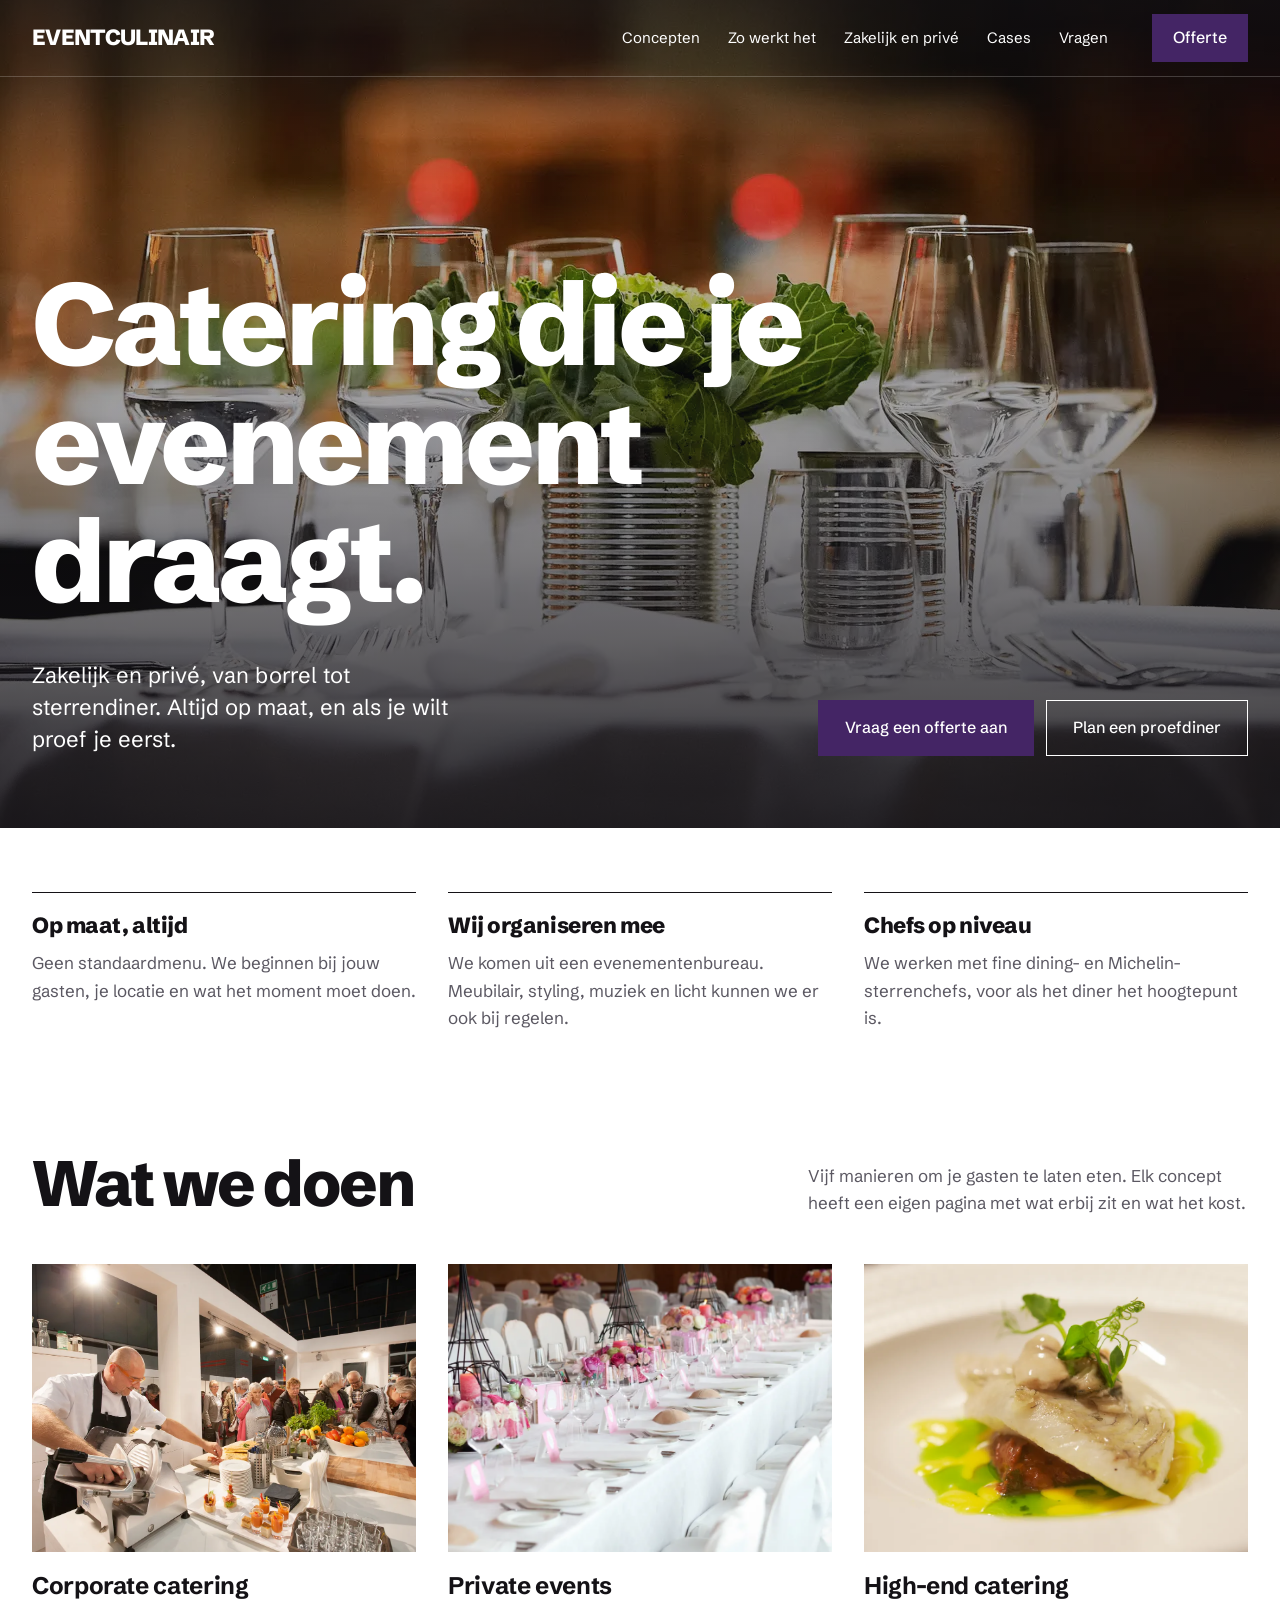
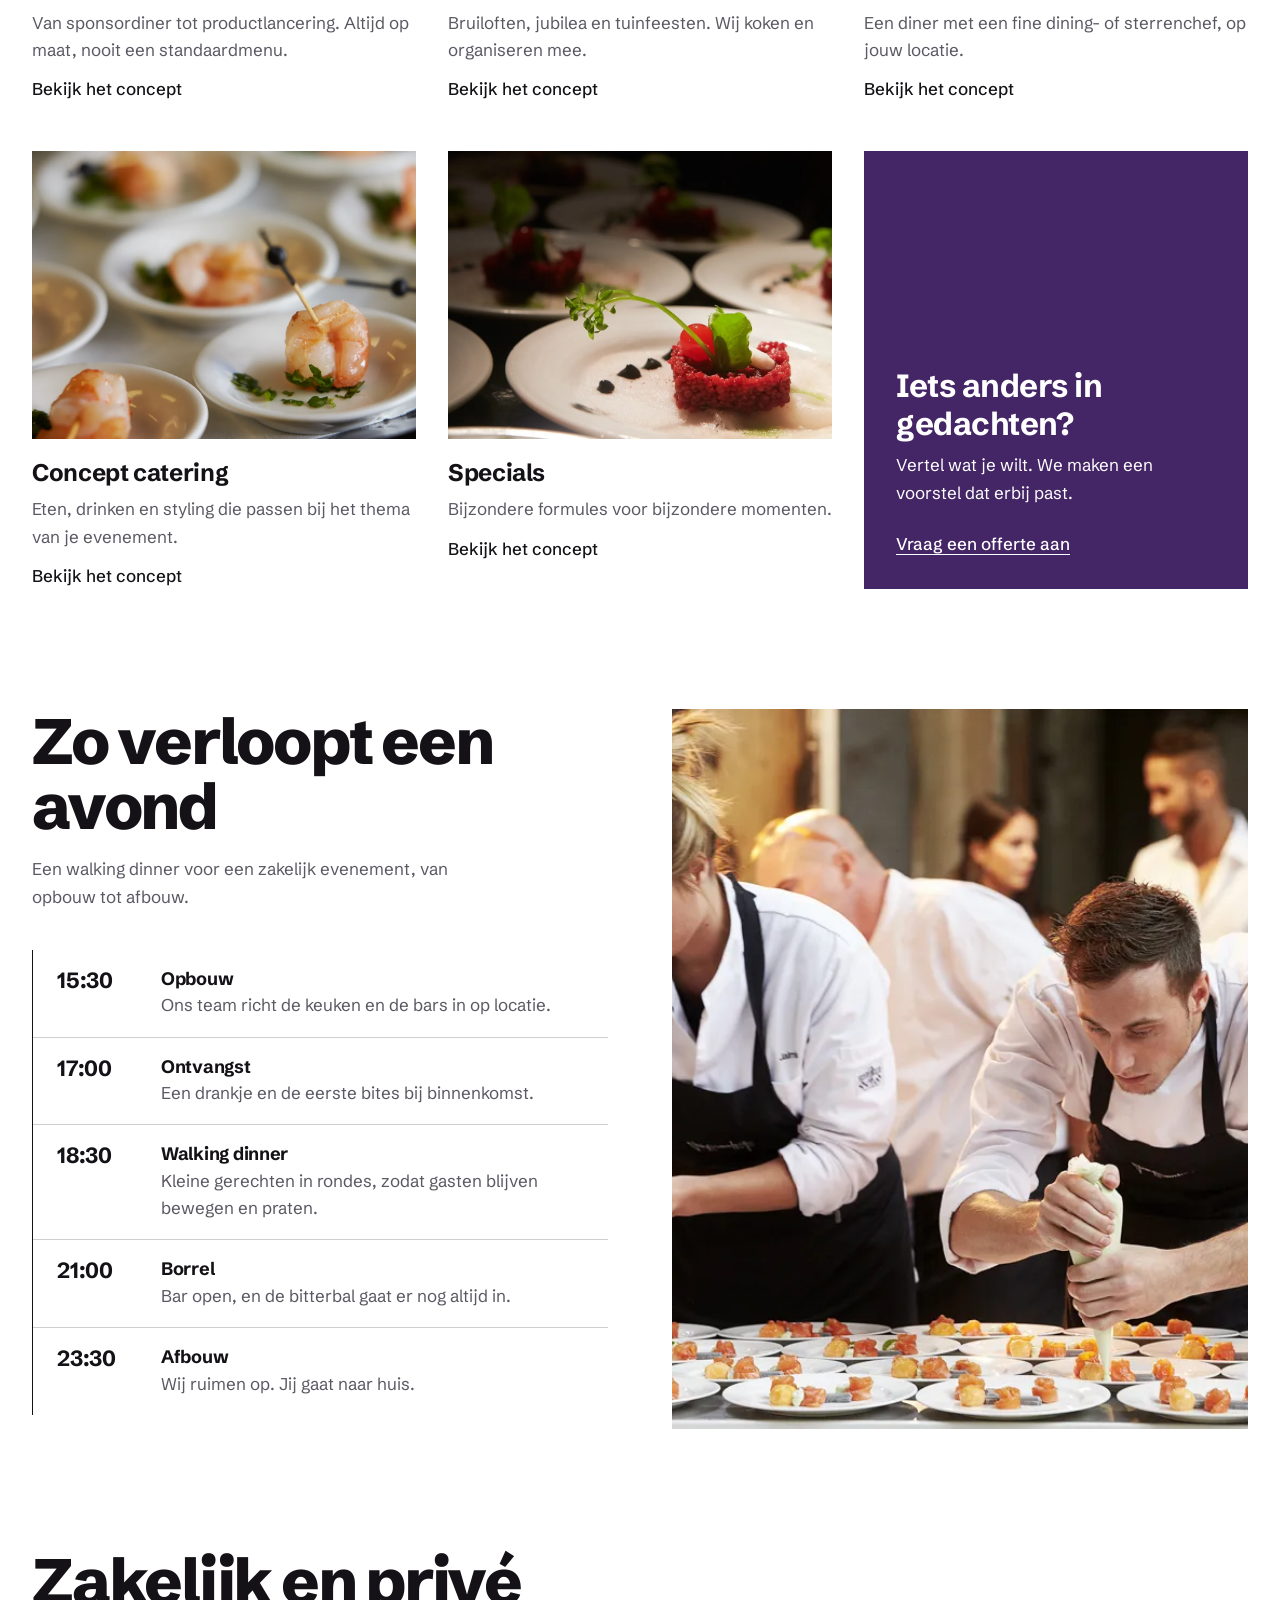
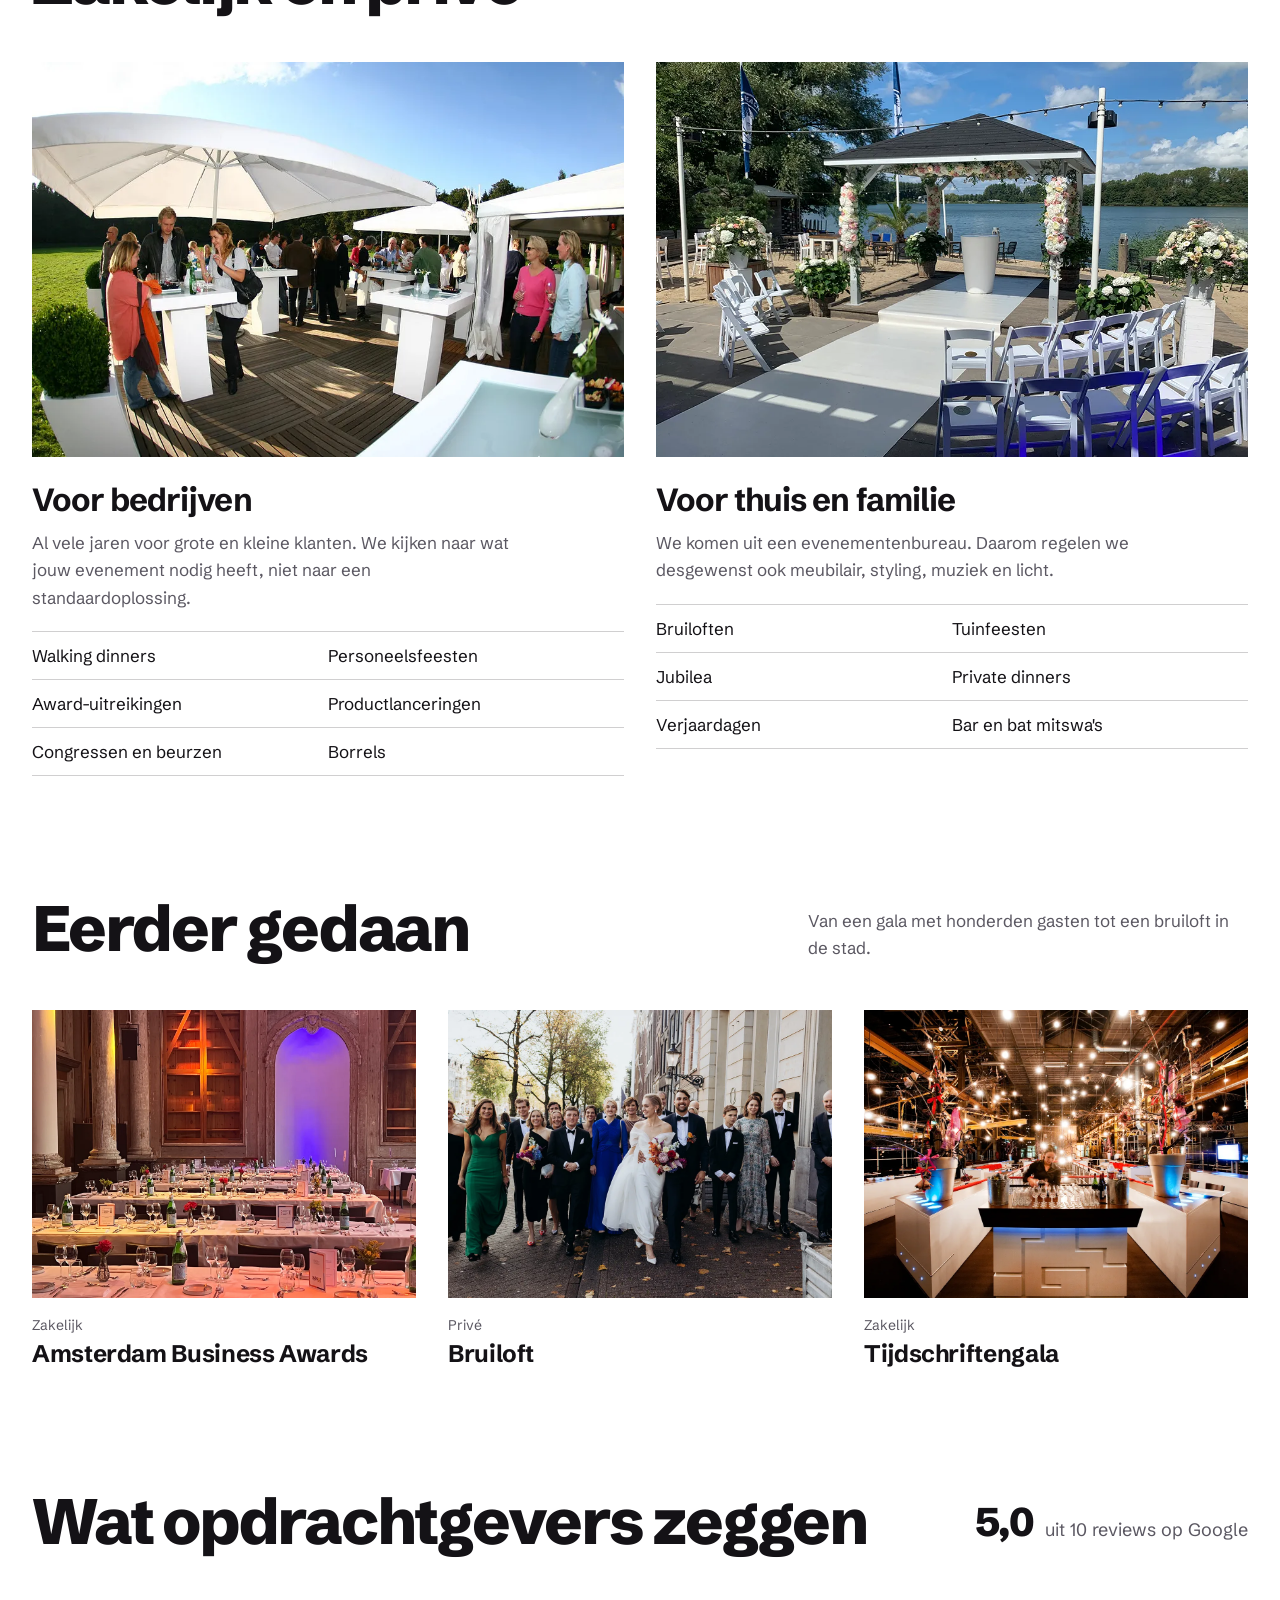
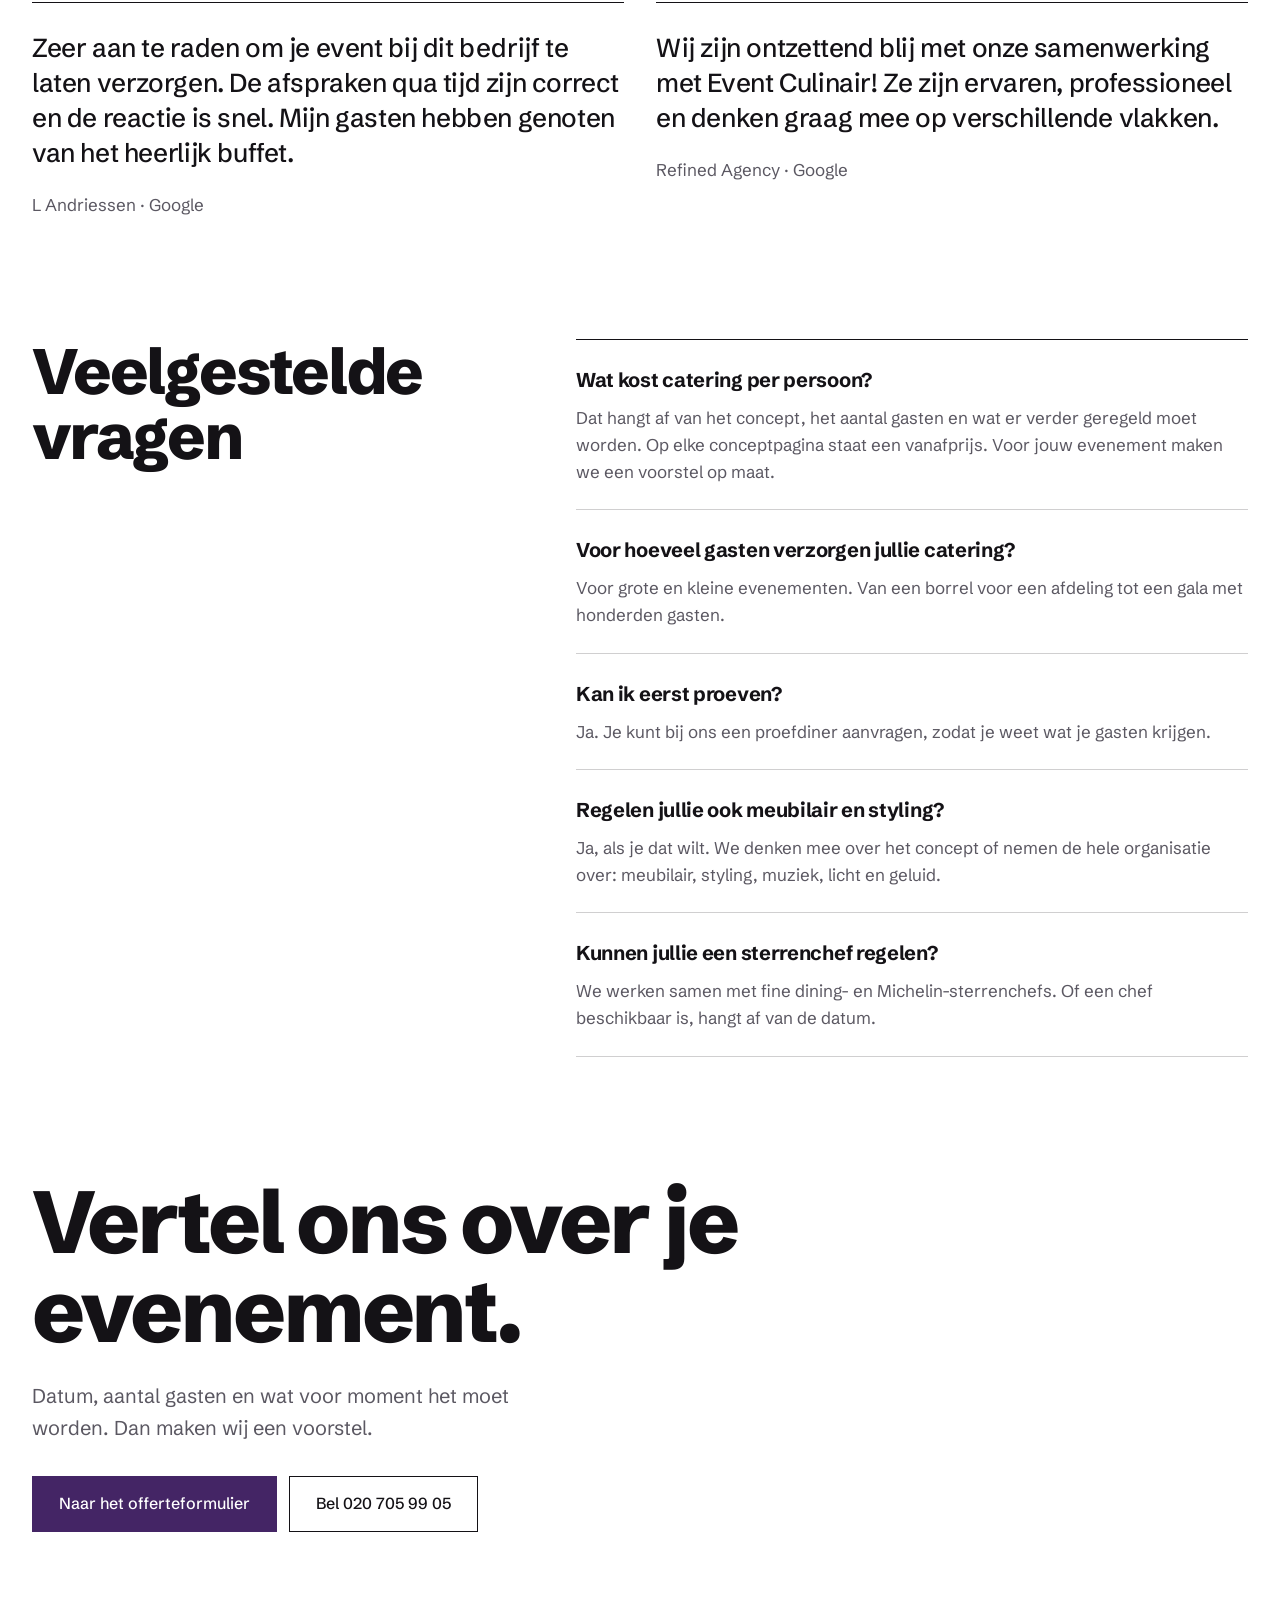
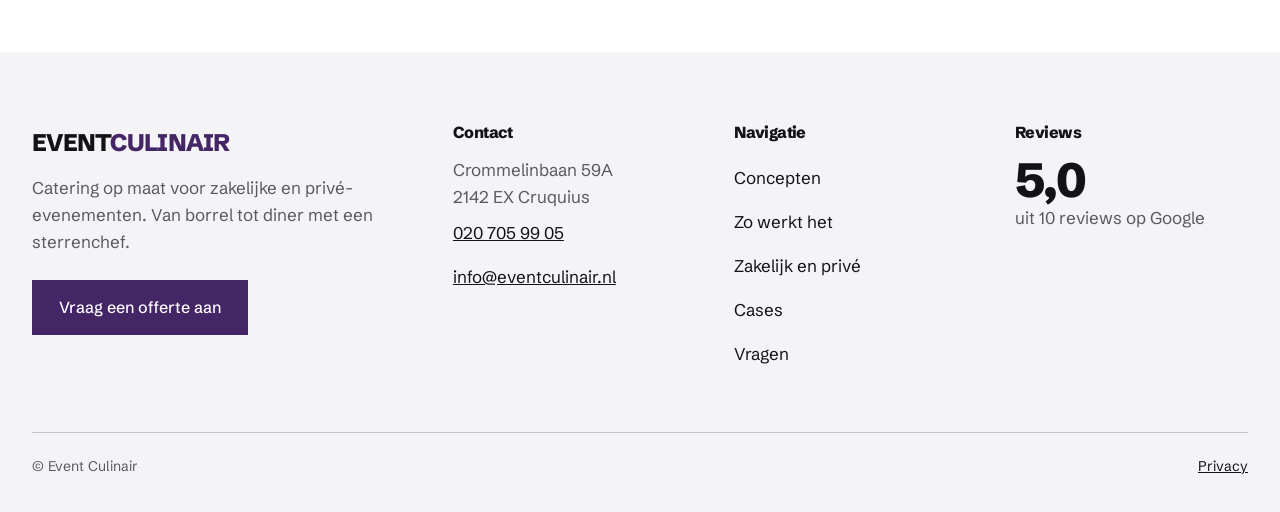
==== a.html @ e5f3a18a "Mockup bijgewerkt 2026-10-19 10:21" ====
<!DOCTYPE html><html lang="nl"><head><meta charset="utf-8"><meta name="viewport" content="width=device-width, initial-scale=1"><title>Catering voor zakelijke en privé-evenementen | Event Culinair</title><meta name="description" content="Event Culinair verzorgt catering op maat voor bedrijven en particulieren, van borrel tot diner met een sterrenchef."><link rel="canonical" href="https://defdigital.github.io/a"><meta name="robots" content="noindex, nofollow"><link rel="stylesheet" href="_astro/a.D7GiWGzr.css"><style>*,:before,:after{box-sizing:border-box}html{-webkit-text-size-adjust:100%}body{background:var(--ec-wit);color:var(--ec-inkt);font-family:var(--ec-letter);margin:0;font-size:1.0625rem;line-height:1.6}h1,h2,h3{letter-spacing:-.035em;margin:0;font-weight:800;line-height:1.02}h3{letter-spacing:-.015em;font-weight:700;line-height:1.2}p,ul,ol{margin:0}a{color:var(--ec-paars)}img{max-width:100%;height:auto;display:block}:focus-visible{outline:3px solid var(--ec-paars);outline-offset:3px}@media (prefers-reduced-motion:reduce){*,:before,:after{scroll-behavior:auto!important;transition-duration:0s!important}}
</style></head><body><a class="ec-skip" href="#inhoud">Naar de inhoud</a><header class="ec-nav" data-nav><div class="ec-container ec-nav_binnen"><a class="ec-nav_logo" href="#inhoud" aria-label="Event Culinair, naar boven">Event<span>Culinair</span></a><nav class="ec-nav_menu" aria-label="Hoofdmenu"><ul class="ec-nav_links"><li><a class="ec-nav_link" href="#concepten">Concepten</a></li><li><a class="ec-nav_link" href="#draaiboek">Zo werkt het</a></li><li><a class="ec-nav_link" href="#voor-wie">Zakelijk en privé</a></li><li><a class="ec-nav_link" href="#cases">Cases</a></li><li><a class="ec-nav_link" href="#vragen">Vragen</a></li></ul></nav><details class="ec-nav_mobiel"><summary class="ec-nav_knop">Menu</summary><ul class="ec-nav_mobiel-lijst"><li><a class="ec-nav_link" href="#concepten">Concepten</a></li><li><a class="ec-nav_link" href="#draaiboek">Zo werkt het</a></li><li><a class="ec-nav_link" href="#voor-wie">Zakelijk en privé</a></li><li><a class="ec-nav_link" href="#cases">Cases</a></li><li><a class="ec-nav_link" href="#vragen">Vragen</a></li></ul></details><a class="ec-knop ec-knop--klein" href="#offerte">Offerte</a></div></header><main id="inhoud"><section class="ec-hero" data-hero><img class="ec-hero_foto" src="foto/glazen-gedekte-tafel.webp" alt width="1280" height="853" sizes="100vw" loading="eager" decoding="async"><div class="ec-hero_scherm"></div><div class="ec-container ec-hero_inhoud"><h1 class="ec-hero_titel">Catering die je evenement draagt.</h1><div class="ec-hero_onder"><p class="ec-hero_intro">Zakelijk en privé, van borrel tot sterrendiner. Altijd op maat, en als je wilt proef je eerst.</p><div class="ec-knoppen"><a class="ec-knop" href="#offerte">Vraag een offerte aan</a><a class="ec-knop ec-knop--licht" href="#vragen">Plan een proefdiner</a></div></div></div></section><section class="ec-redenen" aria-label="Waarom Event Culinair"><div class="ec-container ec-redenen_raster"><div class="ec-reden"><h2 class="ec-reden_kop">Op maat, altijd</h2><p class="ec-reden_tekst">Geen standaardmenu. We beginnen bij jouw gasten, je locatie en wat het moment moet doen.</p></div><div class="ec-reden"><h2 class="ec-reden_kop">Wij organiseren mee</h2><p class="ec-reden_tekst">We komen uit een evenementenbureau. Meubilair, styling, muziek en licht kunnen we er ook bij regelen.</p></div><div class="ec-reden"><h2 class="ec-reden_kop">Chefs op niveau</h2><p class="ec-reden_tekst">We werken met fine dining- en Michelin-sterrenchefs, voor als het diner het hoogtepunt is.</p></div></div></section><section class="ec-sectie" id="concepten"><div class="ec-container"><div class="ec-sectiekop"><h2 class="ec-sectiekop_titel">Wat we doen</h2><p class="ec-sectiekop_tekst">Vijf manieren om je gasten te laten eten. Elk concept heeft een eigen pagina met wat erbij zit en wat het kost.</p></div><ul class="ec-concepten"><li class="ec-concept"><a class="ec-concept_link" href="#offerte"><img class="ec-concept_foto" src="foto/chef-snijdt-gasten.webp" alt="Chef snijdt vlees voor gasten aan een lichte buffettafel" width="1280" height="853" sizes="(max-width: 767px) 100vw, (max-width: 991px) 50vw, 33vw" loading="lazy" decoding="async"><h3 class="ec-concept_titel">Corporate catering</h3><p class="ec-concept_tekst">Van sponsordiner tot productlancering. Altijd op maat, nooit een standaardmenu.</p><p class="ec-concept_prijs">Bekijk het concept</p></a></li><li class="ec-concept"><a class="ec-concept_link" href="#offerte"><img class="ec-concept_foto" src="foto/lange-tafel-wit.webp" alt="Lange gedekte tafel met wit linnen, glazen en roze bloemen" width="1280" height="853" sizes="(max-width: 767px) 100vw, (max-width: 991px) 50vw, 33vw" loading="lazy" decoding="async"><h3 class="ec-concept_titel">Private events</h3><p class="ec-concept_tekst">Bruiloften, jubilea en tuinfeesten. Wij koken en organiseren mee.</p><p class="ec-concept_prijs">Bekijk het concept</p></a></li><li class="ec-concept"><a class="ec-concept_link" href="#offerte"><img class="ec-concept_foto" src="foto/vis-fine-dining.webp" alt="Opgemaakt visgerecht met groene saus op een wit bord" width="1280" height="853" sizes="(max-width: 767px) 100vw, (max-width: 991px) 50vw, 33vw" loading="lazy" decoding="async"><h3 class="ec-concept_titel">High-end catering</h3><p class="ec-concept_tekst">Een diner met een fine dining- of sterrenchef, op jouw locatie.</p><p class="ec-concept_prijs">Bekijk het concept</p></a></li><li class="ec-concept"><a class="ec-concept_link" href="#offerte"><img class="ec-concept_foto" src="foto/garnalen-schaaltjes.webp" alt="Garnalen op prikkers in witte schaaltjes" width="1280" height="853" sizes="(max-width: 767px) 100vw, (max-width: 991px) 50vw, 33vw" loading="lazy" decoding="async"><h3 class="ec-concept_titel">Concept catering</h3><p class="ec-concept_tekst">Eten, drinken en styling die passen bij het thema van je evenement.</p><p class="ec-concept_prijs">Bekijk het concept</p></a></li><li class="ec-concept"><a class="ec-concept_link" href="#offerte"><img class="ec-concept_foto" src="foto/tartaar-borden.webp" alt="Borden met tartaar en microgroen in een rij" width="1280" height="853" sizes="(max-width: 767px) 100vw, (max-width: 991px) 50vw, 33vw" loading="lazy" decoding="async"><h3 class="ec-concept_titel">Specials</h3><p class="ec-concept_tekst">Bijzondere formules voor bijzondere momenten.</p><p class="ec-concept_prijs">Bekijk het concept</p></a></li><li class="ec-concept ec-concept--offerte"><a class="ec-concept_link" href="#offerte"><h3 class="ec-concept_titel">Iets anders in gedachten?</h3><p class="ec-concept_tekst">Vertel wat je wilt. We maken een voorstel dat erbij past.</p><span class="ec-concept_pijl">Vraag een offerte aan</span></a></li></ul></div></section><section class="ec-sectie ec-draaiboek" id="draaiboek"><div class="ec-container ec-draaiboek_raster"><div><h2 class="ec-sectiekop_titel">Zo verloopt een avond</h2><p class="ec-sectiekop_tekst">Een walking dinner voor een zakelijk evenement, van opbouw tot afbouw.</p><ol class="ec-draaiboek_lijst"><li class="ec-moment"><span class="ec-moment_tijd">15:30</span><div><h3 class="ec-moment_naam">Opbouw</h3><p class="ec-moment_tekst">Ons team richt de keuken en de bars in op locatie.</p></div></li><li class="ec-moment"><span class="ec-moment_tijd">17:00</span><div><h3 class="ec-moment_naam">Ontvangst</h3><p class="ec-moment_tekst">Een drankje en de eerste bites bij binnenkomst.</p></div></li><li class="ec-moment"><span class="ec-moment_tijd">18:30</span><div><h3 class="ec-moment_naam">Walking dinner</h3><p class="ec-moment_tekst">Kleine gerechten in rondes, zodat gasten blijven bewegen en praten.</p></div></li><li class="ec-moment"><span class="ec-moment_tijd">21:00</span><div><h3 class="ec-moment_naam">Borrel</h3><p class="ec-moment_tekst">Bar open, en de bitterbal gaat er nog altijd in.</p></div></li><li class="ec-moment"><span class="ec-moment_tijd">23:30</span><div><h3 class="ec-moment_naam">Afbouw</h3><p class="ec-moment_tekst">Wij ruimen op. Jij gaat naar huis.</p></div></li></ol></div><img class="ec-draaiboek_foto" src="foto/koks-opmaken.webp" alt="Koks maken een lange rij borden op" width="1000" height="667" sizes="(max-width: 991px) 100vw, 50vw" loading="lazy" decoding="async"></div></section><section class="ec-sectie ec-voorwie" id="voor-wie"><div class="ec-container"><h2 class="ec-sectiekop_titel">Zakelijk en privé</h2><div class="ec-voorwie_raster"><article class="ec-doelgroep"><img class="ec-doelgroep_foto" src="foto/buiten-parasols.webp" alt="Gasten aan statafels onder witte parasols op een zonnig terras" width="1000" height="667" sizes="(max-width: 767px) 100vw, 50vw" loading="lazy" decoding="async"><h3 class="ec-doelgroep_kop">Voor bedrijven</h3><p class="ec-doelgroep_tekst">Al vele jaren voor grote en kleine klanten. We kijken naar wat jouw evenement nodig heeft, niet naar een standaardoplossing.</p><ul class="ec-doelgroep_lijst"><li>Walking dinners</li><li>Personeelsfeesten</li><li>Award-uitreikingen</li><li>Productlanceringen</li><li>Congressen en beurzen</li><li>Borrels</li></ul></article><article class="ec-doelgroep"><img class="ec-doelgroep_foto" src="foto/ceremonie-aan-water.webp" alt="Opstelling voor een ceremonie aan het water met witte stoelen" width="1000" height="667" sizes="(max-width: 767px) 100vw, 50vw" loading="lazy" decoding="async"><h3 class="ec-doelgroep_kop">Voor thuis en familie</h3><p class="ec-doelgroep_tekst">We komen uit een evenementenbureau. Daarom regelen we desgewenst ook meubilair, styling, muziek en licht.</p><ul class="ec-doelgroep_lijst"><li>Bruiloften</li><li>Tuinfeesten</li><li>Jubilea</li><li>Private dinners</li><li>Verjaardagen</li><li>Bar en bat mitswa&#39;s</li></ul></article></div></div></section><section class="ec-sectie" id="cases"><div class="ec-container"><div class="ec-sectiekop"><h2 class="ec-sectiekop_titel">Eerder gedaan</h2><p class="ec-sectiekop_tekst">Van een gala met honderden gasten tot een bruiloft in de stad.</p></div><ul class="ec-cases"><li class="ec-case"><a class="ec-case_link" href="#cases"><img class="ec-case_foto" src="foto/amsterdam-business-awards.webp" alt="Lange gedekte tafels in een historische zaal met paars licht" width="1280" height="853" sizes="(max-width: 767px) 100vw, 33vw" loading="lazy" decoding="async"><p class="ec-case_soort">Zakelijk</p><h3 class="ec-case_titel">Amsterdam Business Awards</h3></a></li><li class="ec-case"><a class="ec-case_link" href="#cases"><img class="ec-case_foto" src="foto/bruiloft-stoet.webp" alt="Bruidspaar en gasten lopen door een Amsterdamse straat" width="1280" height="853" sizes="(max-width: 767px) 100vw, 33vw" loading="lazy" decoding="async"><p class="ec-case_soort">Privé</p><h3 class="ec-case_titel">Bruiloft</h3></a></li><li class="ec-case"><a class="ec-case_link" href="#cases"><img class="ec-case_foto" src="foto/tijdschriftengala.webp" alt="Verlichte bar met bloemstukken in een grote evenementenhal" width="1280" height="853" sizes="(max-width: 767px) 100vw, 33vw" loading="lazy" decoding="async"><p class="ec-case_soort">Zakelijk</p><h3 class="ec-case_titel">Tijdschriftengala</h3></a></li></ul></div></section><section class="ec-sectie ec-reviews" aria-labelledby="reviews-kop"><div class="ec-container"><div class="ec-reviews_kop"><h2 class="ec-sectiekop_titel" id="reviews-kop">Wat opdrachtgevers zeggen</h2><p class="ec-reviews_score"><strong>5,0</strong> uit 10 reviews op Google</p></div><div class="ec-reviews_raster"><blockquote class="ec-review"><p class="ec-review_tekst">Zeer aan te raden om je event bij dit bedrijf te laten verzorgen. De afspraken qua tijd zijn correct en de reactie is snel. Mijn gasten hebben genoten van het heerlijk buffet.</p><footer class="ec-review_naam">L Andriessen · Google</footer></blockquote><blockquote class="ec-review"><p class="ec-review_tekst">Wij zijn ontzettend blij met onze samenwerking met Event Culinair! Ze zijn ervaren, professioneel en denken graag mee op verschillende vlakken.</p><footer class="ec-review_naam">Refined Agency · Google</footer></blockquote></div></div></section><section class="ec-sectie" id="vragen"><div class="ec-container ec-vragen_raster"><h2 class="ec-sectiekop_titel">Veelgestelde vragen</h2><dl class="ec-vragen"><div class="ec-vraag"><dt class="ec-vraag_vraag">Wat kost catering per persoon?</dt><dd class="ec-vraag_antwoord">Dat hangt af van het concept, het aantal gasten en wat er verder geregeld moet worden. Op elke conceptpagina staat een vanafprijs. Voor jouw evenement maken we een voorstel op maat.</dd></div><div class="ec-vraag"><dt class="ec-vraag_vraag">Voor hoeveel gasten verzorgen jullie catering?</dt><dd class="ec-vraag_antwoord">Voor grote en kleine evenementen. Van een borrel voor een afdeling tot een gala met honderden gasten.</dd></div><div class="ec-vraag"><dt class="ec-vraag_vraag">Kan ik eerst proeven?</dt><dd class="ec-vraag_antwoord">Ja. Je kunt bij ons een proefdiner aanvragen, zodat je weet wat je gasten krijgen.</dd></div><div class="ec-vraag"><dt class="ec-vraag_vraag">Regelen jullie ook meubilair en styling?</dt><dd class="ec-vraag_antwoord">Ja, als je dat wilt. We denken mee over het concept of nemen de hele organisatie over: meubilair, styling, muziek, licht en geluid.</dd></div><div class="ec-vraag"><dt class="ec-vraag_vraag">Kunnen jullie een sterrenchef regelen?</dt><dd class="ec-vraag_antwoord">We werken samen met fine dining- en Michelin-sterrenchefs. Of een chef beschikbaar is, hangt af van de datum.</dd></div></dl></div></section><section class="ec-afsluiter" id="offerte"><div class="ec-container"><h2 class="ec-afsluiter_titel">Vertel ons over je evenement.</h2><p class="ec-afsluiter_tekst">Datum, aantal gasten en wat voor moment het moet worden. Dan maken wij een voorstel.</p><div class="ec-knoppen"><a class="ec-knop" href="#offerte">Naar het offerteformulier</a><a class="ec-knop ec-knop--lijn" href="tel:+31207059905">Bel 020 705 99 05</a></div></div></section></main><footer class="ec-footer"><div class="ec-container ec-footer_raster"><div class="ec-footer_merk"><p class="ec-footer_logo">Event<span>Culinair</span></p><p class="ec-footer_tekst">Catering op maat voor zakelijke en privé-evenementen. Van borrel tot diner met een sterrenchef.</p><a class="ec-knop ec-footer_knop" href="#offerte">Vraag een offerte aan</a></div><div><h2 class="ec-footer_kop">Contact</h2><p class="ec-footer_tekst">Crommelinbaan 59A<br>2142 EX Cruquius</p><p><a href="tel:+31207059905">020 705 99 05</a><br><a href="mailto:info@eventculinair.nl">info@eventculinair.nl</a></p></div><div><h2 class="ec-footer_kop">Navigatie</h2><ul class="ec-footer_lijst"><li><a href="#concepten">Concepten</a></li><li><a href="#draaiboek">Zo werkt het</a></li><li><a href="#voor-wie">Zakelijk en privé</a></li><li><a href="#cases">Cases</a></li><li><a href="#vragen">Vragen</a></li></ul></div><div><h2 class="ec-footer_kop">Reviews</h2><p class="ec-footer_score">5,0</p><p class="ec-footer_tekst">uit 10 reviews op Google</p></div></div><div class="ec-container ec-footer_onder"><p>© Event Culinair</p><p><a href="#inhoud">Privacy</a></p></div></footer><script type="module">var e=document.querySelector(`[data-nav]`),t=document.querySelector(`[data-hero]`);if(e&&t){let n=()=>e.classList.toggle(`ec-nav--transparant`,window.scrollY<t.offsetHeight-e.offsetHeight);n(),window.addEventListener(`scroll`,n,{passive:!0}),window.addEventListener(`resize`,n)}</script></body></html>
---- _astro/a.D7GiWGzr.css ----
@font-face{font-family:Schibsted Grotesk;font-style:normal;font-display:swap;font-weight:400;src:url(../_astro/schibsted-grotesk-latin-ext-400-normal.DHVTfbSM.woff2)format("woff2"),url(../_astro/schibsted-grotesk-latin-ext-400-normal.DUPvg9bQ.woff)format("woff");unicode-range:U+100-2BA,U+2BD-2C5,U+2C7-2CC,U+2CE-2D7,U+2DD-2FF,U+304,U+308,U+329,U+1D00-1DBF,U+1E00-1E9F,U+1EF2-1EFF,U+2020,U+20A0-20AB,U+20AD-20C0,U+2113,U+2C60-2C7F,U+A720-A7FF}@font-face{font-family:Schibsted Grotesk;font-style:normal;font-display:swap;font-weight:400;src:url(../_astro/schibsted-grotesk-latin-400-normal.DPhJBilQ.woff2)format("woff2"),url(../_astro/schibsted-grotesk-latin-400-normal.BkiRe4WW.woff)format("woff");unicode-range:U+??,U+131,U+152-153,U+2BB-2BC,U+2C6,U+2DA,U+2DC,U+304,U+308,U+329,U+2000-206F,U+20AC,U+2122,U+2191,U+2193,U+2212,U+2215,U+FEFF,U+FFFD}@font-face{font-family:Schibsted Grotesk;font-style:normal;font-display:swap;font-weight:500;src:url(../_astro/schibsted-grotesk-latin-ext-500-normal.Ch1izu81.woff2)format("woff2"),url(../_astro/schibsted-grotesk-latin-ext-500-normal.BjmYCtCC.woff)format("woff");unicode-range:U+100-2BA,U+2BD-2C5,U+2C7-2CC,U+2CE-2D7,U+2DD-2FF,U+304,U+308,U+329,U+1D00-1DBF,U+1E00-1E9F,U+1EF2-1EFF,U+2020,U+20A0-20AB,U+20AD-20C0,U+2113,U+2C60-2C7F,U+A720-A7FF}@font-face{font-family:Schibsted Grotesk;font-style:normal;font-display:swap;font-weight:500;src:url(../_astro/schibsted-grotesk-latin-500-normal.rf9C4Thp.woff2)format("woff2"),url(../_astro/schibsted-grotesk-latin-500-normal.Ba39e-CX.woff)format("woff");unicode-range:U+??,U+131,U+152-153,U+2BB-2BC,U+2C6,U+2DA,U+2DC,U+304,U+308,U+329,U+2000-206F,U+20AC,U+2122,U+2191,U+2193,U+2212,U+2215,U+FEFF,U+FFFD}@font-face{font-family:Schibsted Grotesk;font-style:normal;font-display:swap;font-weight:700;src:url(../_astro/schibsted-grotesk-latin-ext-700-normal.o210KhU4.woff2)format("woff2"),url(../_astro/schibsted-grotesk-latin-ext-700-normal.DDW2aNyx.woff)format("woff");unicode-range:U+100-2BA,U+2BD-2C5,U+2C7-2CC,U+2CE-2D7,U+2DD-2FF,U+304,U+308,U+329,U+1D00-1DBF,U+1E00-1E9F,U+1EF2-1EFF,U+2020,U+20A0-20AB,U+20AD-20C0,U+2113,U+2C60-2C7F,U+A720-A7FF}@font-face{font-family:Schibsted Grotesk;font-style:normal;font-display:swap;font-weight:700;src:url(../_astro/schibsted-grotesk-latin-700-normal.BkH0uJ1o.woff2)format("woff2"),url(../_astro/schibsted-grotesk-latin-700-normal.Dz-okVa0.woff)format("woff");unicode-range:U+??,U+131,U+152-153,U+2BB-2BC,U+2C6,U+2DA,U+2DC,U+304,U+308,U+329,U+2000-206F,U+20AC,U+2122,U+2191,U+2193,U+2212,U+2215,U+FEFF,U+FFFD}@font-face{font-family:Schibsted Grotesk;font-style:normal;font-display:swap;font-weight:800;src:url(../_astro/schibsted-grotesk-latin-ext-800-normal.CZWJQj-F.woff2)format("woff2"),url(../_astro/schibsted-grotesk-latin-ext-800-normal.DS3YHxa9.woff)format("woff");unicode-range:U+100-2BA,U+2BD-2C5,U+2C7-2CC,U+2CE-2D7,U+2DD-2FF,U+304,U+308,U+329,U+1D00-1DBF,U+1E00-1E9F,U+1EF2-1EFF,U+2020,U+20A0-20AB,U+20AD-20C0,U+2113,U+2C60-2C7F,U+A720-A7FF}@font-face{font-family:Schibsted Grotesk;font-style:normal;font-display:swap;font-weight:800;src:url(../_astro/schibsted-grotesk-latin-800-normal.CIaq-TR1.woff2)format("woff2"),url(../_astro/schibsted-grotesk-latin-800-normal.Dl5-MP1T.woff)format("woff");unicode-range:U+??,U+131,U+152-153,U+2BB-2BC,U+2C6,U+2DA,U+2DC,U+304,U+308,U+329,U+2000-206F,U+20AC,U+2122,U+2191,U+2193,U+2212,U+2215,U+FEFF,U+FFFD}:root{--ec-wit:#fff;--ec-vlak:#f4f3f6;--ec-inkt:#141216;--ec-zacht:#5b5862;--ec-lijn:#14121633;--ec-paars:#442565;--ec-paars-hover:#2f1a47;--ec-letter:"Schibsted Grotesk", Arial, sans-serif;--ec-container:1280px;--ec-rand:32px;--ec-sectie:120px}@media (width<=991px){:root{--ec-rand:24px;--ec-sectie:88px}}@media (width<=767px){:root{--ec-rand:16px;--ec-sectie:64px}}.ec-container{max-width:var(--ec-container);padding:0 var(--ec-rand);margin:0 auto}.ec-knoppen{flex-wrap:wrap;gap:12px;display:flex}.ec-knop{background:var(--ec-paars);min-height:52px;color:var(--ec-wit);border:1px solid var(--ec-paars);align-items:center;padding:14px 26px;font-size:1rem;font-weight:500;text-decoration:none;transition:background-color .2s;display:inline-flex}.ec-knop:hover{background:var(--ec-paars-hover);border-color:var(--ec-paars-hover)}.ec-knop--lijn{color:var(--ec-inkt);border-color:var(--ec-inkt);background:0 0}.ec-knop--lijn:hover{background:var(--ec-inkt);color:var(--ec-wit);border-color:var(--ec-inkt)}.ec-knop--licht{color:var(--ec-wit);border-color:var(--ec-wit);background:0 0}.ec-knop--licht:hover{background:var(--ec-wit);color:var(--ec-inkt);border-color:var(--ec-wit)}.ec-knop--klein{min-height:44px;padding:10px 20px}.ec-nav{z-index:20;border-bottom:1px solid var(--ec-lijn);background:var(--ec-wit);transition:background-color .25s,border-color .25s;position:sticky;top:0}.ec-nav--transparant{background:0 0;border-bottom-color:#fff3}.ec-nav--transparant .ec-nav_logo,.ec-nav--transparant .ec-nav_logo span,.ec-nav--transparant .ec-nav_link,.ec-nav--transparant .ec-nav_knop{color:var(--ec-wit)}.ec-nav--transparant .ec-nav_mobiel-lijst .ec-nav_link{color:var(--ec-inkt)}.ec-nav--transparant .ec-nav_link:hover{color:var(--ec-wit);text-underline-offset:4px;text-decoration:underline}.ec-skip{z-index:30;background:var(--ec-inkt);color:var(--ec-wit);padding:12px 16px;position:absolute;top:-100px;left:16px}.ec-skip:focus{top:16px}.ec-nav_binnen{align-items:center;gap:32px;height:76px;display:flex}.ec-nav_logo{letter-spacing:-.03em;text-transform:uppercase;color:var(--ec-inkt);margin-right:auto;font-size:1.375rem;font-weight:800;text-decoration:none}.ec-nav_logo span,.ec-footer_logo span{color:var(--ec-paars)}.ec-nav_links{gap:4px;padding:0;list-style:none;display:flex}.ec-nav_link{min-height:44px;color:var(--ec-inkt);align-items:center;padding:0 12px;font-size:.9375rem;text-decoration:none;display:flex}.ec-nav_link:hover{color:var(--ec-paars)}.ec-nav_mobiel{display:none;position:relative}.ec-nav_knop{cursor:pointer;align-items:center;min-height:44px;padding:0 12px;font-weight:500;list-style:none;display:flex}.ec-nav_knop::-webkit-details-marker{display:none}.ec-nav_mobiel-lijst{z-index:5;background:var(--ec-wit);border:1px solid var(--ec-lijn);min-width:220px;padding:8px;list-style:none;position:absolute;top:100%;right:0}.ec-hero{min-height:92vh;color:var(--ec-wit);background:var(--ec-inkt);align-items:flex-end;margin-top:-77px;display:flex;position:relative}.ec-hero_foto{object-fit:cover;width:100%;height:100%;position:absolute;inset:0}.ec-hero_scherm{background:linear-gradient(#141216b3 0%,#14121633 22%,#14121666 50%,#141216e0 100%);position:absolute;inset:0}.ec-hero_inhoud{width:100%;padding-top:160px;padding-bottom:72px;position:relative}.ec-hero_titel{max-width:11ch;font-size:7.25rem}.ec-hero_onder{justify-content:space-between;align-items:flex-end;gap:48px;margin-top:40px;display:flex}.ec-hero_intro{max-width:34ch;font-size:1.375rem;line-height:1.45}.ec-redenen{padding:64px 0 0}.ec-redenen_raster{grid-template-columns:repeat(3,1fr);gap:32px;display:grid}.ec-reden{border-top:1px solid var(--ec-inkt);padding-top:20px}.ec-reden_kop{letter-spacing:-.02em;font-size:1.375rem;line-height:1.2}.ec-reden_tekst{color:var(--ec-zacht);margin-top:10px}.ec-sectie{padding:var(--ec-sectie) 0 0}.ec-sectiekop{justify-content:space-between;align-items:flex-end;gap:48px;margin-bottom:48px;display:flex}.ec-sectiekop_titel{font-size:4rem}.ec-sectiekop_tekst{max-width:44ch;color:var(--ec-zacht)}.ec-concepten{grid-template-columns:repeat(3,1fr);gap:48px 32px;padding:0;list-style:none;display:grid}.ec-concept_link{height:100%;color:inherit;text-decoration:none;display:block}.ec-concept_foto{aspect-ratio:4/3;object-fit:cover;width:100%}.ec-concept_titel{margin-top:20px;font-size:1.5rem}.ec-concept_tekst{color:var(--ec-zacht);margin-top:8px}.ec-concept_prijs{margin-top:12px;font-weight:500}.ec-concept_link:hover .ec-concept_titel{color:var(--ec-paars)}.ec-concept--offerte .ec-concept_link{background:var(--ec-paars);min-height:320px;color:var(--ec-wit);flex-direction:column;justify-content:flex-end;padding:32px;transition:background-color .2s;display:flex}.ec-concept--offerte .ec-concept_link:hover{background:var(--ec-paars-hover)}.ec-concept--offerte .ec-concept_titel{margin-top:0;font-size:2rem}.ec-concept--offerte .ec-concept_link:hover .ec-concept_titel,.ec-concept--offerte .ec-concept_tekst{color:var(--ec-wit)}.ec-concept_pijl{text-underline-offset:4px;margin-top:24px;font-weight:500;text-decoration:underline}.ec-draaiboek_raster{grid-template-columns:1fr 1fr;align-items:start;gap:64px;display:grid}.ec-draaiboek .ec-sectiekop_tekst{margin-top:16px}.ec-draaiboek_lijst{border-left:1px solid var(--ec-inkt);margin-top:40px;padding:0;list-style:none}.ec-moment{border-top:1px solid var(--ec-lijn);grid-template-columns:88px 1fr;gap:16px;padding:18px 0 18px 24px;display:grid}.ec-moment:first-child{border-top:0}.ec-moment_tijd{letter-spacing:-.01em;font-size:1.375rem;font-weight:700;line-height:1.2}.ec-moment_naam{font-size:1.125rem}.ec-moment_tekst{color:var(--ec-zacht);margin-top:2px}.ec-draaiboek_foto{aspect-ratio:4/5;object-fit:cover;width:100%}.ec-voorwie_raster{grid-template-columns:1fr 1fr;gap:32px;margin-top:48px;display:grid}.ec-doelgroep_foto{aspect-ratio:3/2;object-fit:cover;width:100%}.ec-doelgroep_kop{letter-spacing:-.03em;margin-top:24px;font-size:2rem}.ec-doelgroep_tekst{max-width:48ch;color:var(--ec-zacht);margin-top:10px}.ec-doelgroep_lijst{border-top:1px solid var(--ec-lijn);grid-template-columns:1fr 1fr;margin-top:20px;padding:0;list-style:none;display:grid}.ec-doelgroep_lijst li{border-bottom:1px solid var(--ec-lijn);padding:10px 0}.ec-cases{grid-template-columns:repeat(3,1fr);gap:32px;padding:0;list-style:none;display:grid}.ec-case_link{color:inherit;text-decoration:none;display:block}.ec-case_foto{aspect-ratio:4/3;object-fit:cover;width:100%}.ec-case_soort{color:var(--ec-zacht);margin-top:16px;font-size:.875rem}.ec-case_titel{margin-top:4px;font-size:1.5rem}.ec-case_link:hover .ec-case_titel{color:var(--ec-paars)}.ec-reviews_kop{justify-content:space-between;align-items:flex-end;gap:32px;margin-bottom:48px;display:flex}.ec-reviews_score{color:var(--ec-zacht);font-size:1.125rem}.ec-reviews_score strong{letter-spacing:-.03em;color:var(--ec-inkt);margin-right:6px;font-size:2.5rem;font-weight:800}.ec-reviews_raster{grid-template-columns:1fr 1fr;gap:32px;display:grid}.ec-review{border-top:1px solid var(--ec-inkt);margin:0;padding-top:28px}.ec-review_tekst{letter-spacing:-.015em;font-size:1.625rem;font-weight:500;line-height:1.35}.ec-review_naam{color:var(--ec-zacht);margin-top:20px}.ec-vragen_raster{grid-template-columns:1fr 1.4fr;gap:64px;display:grid}.ec-vragen{border-top:1px solid var(--ec-inkt);margin:0}.ec-vraag{border-bottom:1px solid var(--ec-lijn);padding:24px 0}.ec-vraag_vraag{letter-spacing:-.015em;font-size:1.25rem;font-weight:700}.ec-vraag_antwoord{color:var(--ec-zacht);margin:8px 0 0}.ec-afsluiter{padding:var(--ec-sectie) 0}.ec-afsluiter_titel{max-width:13ch;font-size:5.5rem}.ec-afsluiter_tekst{max-width:44ch;color:var(--ec-zacht);margin:24px 0 32px;font-size:1.25rem}.ec-footer{background:var(--ec-vlak);padding:72px 0 24px}.ec-footer_logo{letter-spacing:-.03em;text-transform:uppercase;color:var(--ec-inkt);margin-bottom:12px;font-size:1.5rem;font-weight:800}.ec-footer a:not(.ec-knop){min-height:44px;color:var(--ec-inkt);align-items:center;display:inline-flex}.ec-footer_score{letter-spacing:-.04em;font-size:3rem;font-weight:800;line-height:1}.ec-footer_raster{grid-template-columns:1.6fr 1fr 1fr 1fr;gap:48px;display:grid}.ec-footer_kop{margin-bottom:16px;font-size:1rem}.ec-footer_tekst{color:var(--ec-zacht)}.ec-footer_knop{margin-top:24px}.ec-footer_lijst{margin:0;padding:0;list-style:none}.ec-footer_lijst a{min-height:36px;text-decoration:none}.ec-footer_lijst a:hover{text-underline-offset:4px;text-decoration:underline}.ec-footer_onder{background:linear-gradient(var(--ec-lijn), var(--ec-lijn)) center top / calc(100% - 2 * var(--ec-rand)) 1px no-repeat;color:var(--ec-zacht);justify-content:space-between;align-items:center;gap:24px;margin-top:56px;padding-top:12px;font-size:.875rem;display:flex}@media (width<=991px){.ec-nav_menu{display:none}.ec-nav_mobiel{display:block}.ec-nav_binnen{gap:8px}.ec-hero_titel{font-size:5rem}.ec-hero_onder{flex-direction:column;align-items:flex-start;gap:32px}.ec-reviews_kop{flex-direction:column;align-items:flex-start;gap:12px}.ec-sectiekop{flex-direction:column;align-items:flex-start;gap:16px}.ec-sectiekop_titel{font-size:3rem}.ec-concepten{grid-template-columns:1fr 1fr}.ec-draaiboek_raster{grid-template-columns:1fr;gap:48px}.ec-draaiboek_foto{aspect-ratio:3/2}.ec-vragen_raster{grid-template-columns:1fr;gap:32px}.ec-afsluiter_titel{font-size:4rem}.ec-footer_raster{grid-template-columns:1fr 1fr}}@media (width<=767px){.ec-hero{min-height:88vh}.ec-hero_scherm{background:linear-gradient(#141216b3 0%,#14121659 25%,#141216b3 50%,#141216eb 100%)}.ec-hero_titel{font-size:3.5rem}.ec-hero_intro{font-size:1.1875rem}.ec-hero_inhoud{padding-bottom:48px}.ec-redenen_raster,.ec-concepten,.ec-voorwie_raster,.ec-cases,.ec-reviews_raster{grid-template-columns:1fr}.ec-redenen_raster{gap:24px}.ec-sectiekop_titel{font-size:2.5rem}.ec-concept--offerte .ec-concept_link{min-height:240px}.ec-review_tekst{font-size:1.375rem}.ec-afsluiter_titel{font-size:3rem}}@media (width<=479px){.ec-hero_titel{font-size:2.75rem}.ec-knoppen .ec-knop{justify-content:center;width:100%}.ec-moment{grid-template-columns:64px 1fr;padding-left:16px}.ec-moment_tijd{font-size:1.125rem}.ec-doelgroep_lijst{grid-template-columns:1fr}.ec-footer_raster{grid-template-columns:1fr;gap:32px}.ec-footer_onder{flex-direction:column;gap:0}.ec-afsluiter_titel{font-size:2.5rem}}
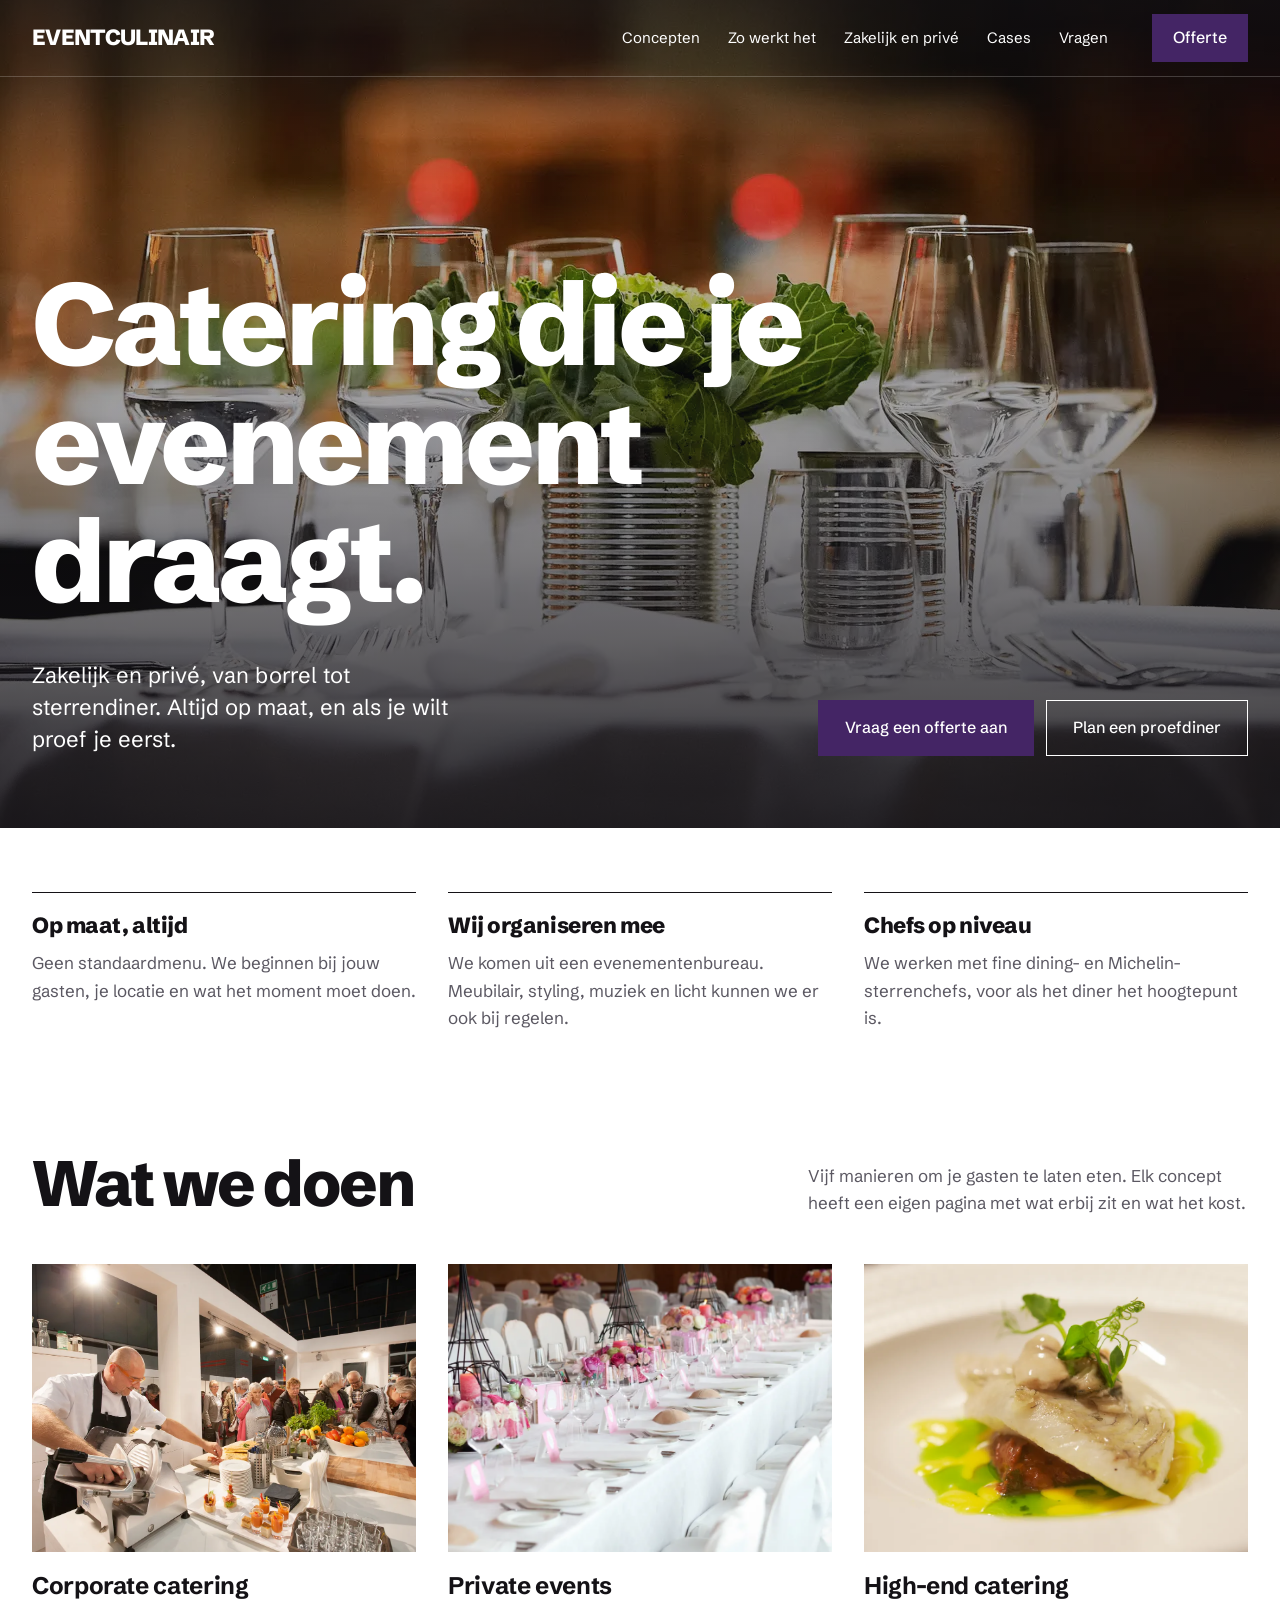
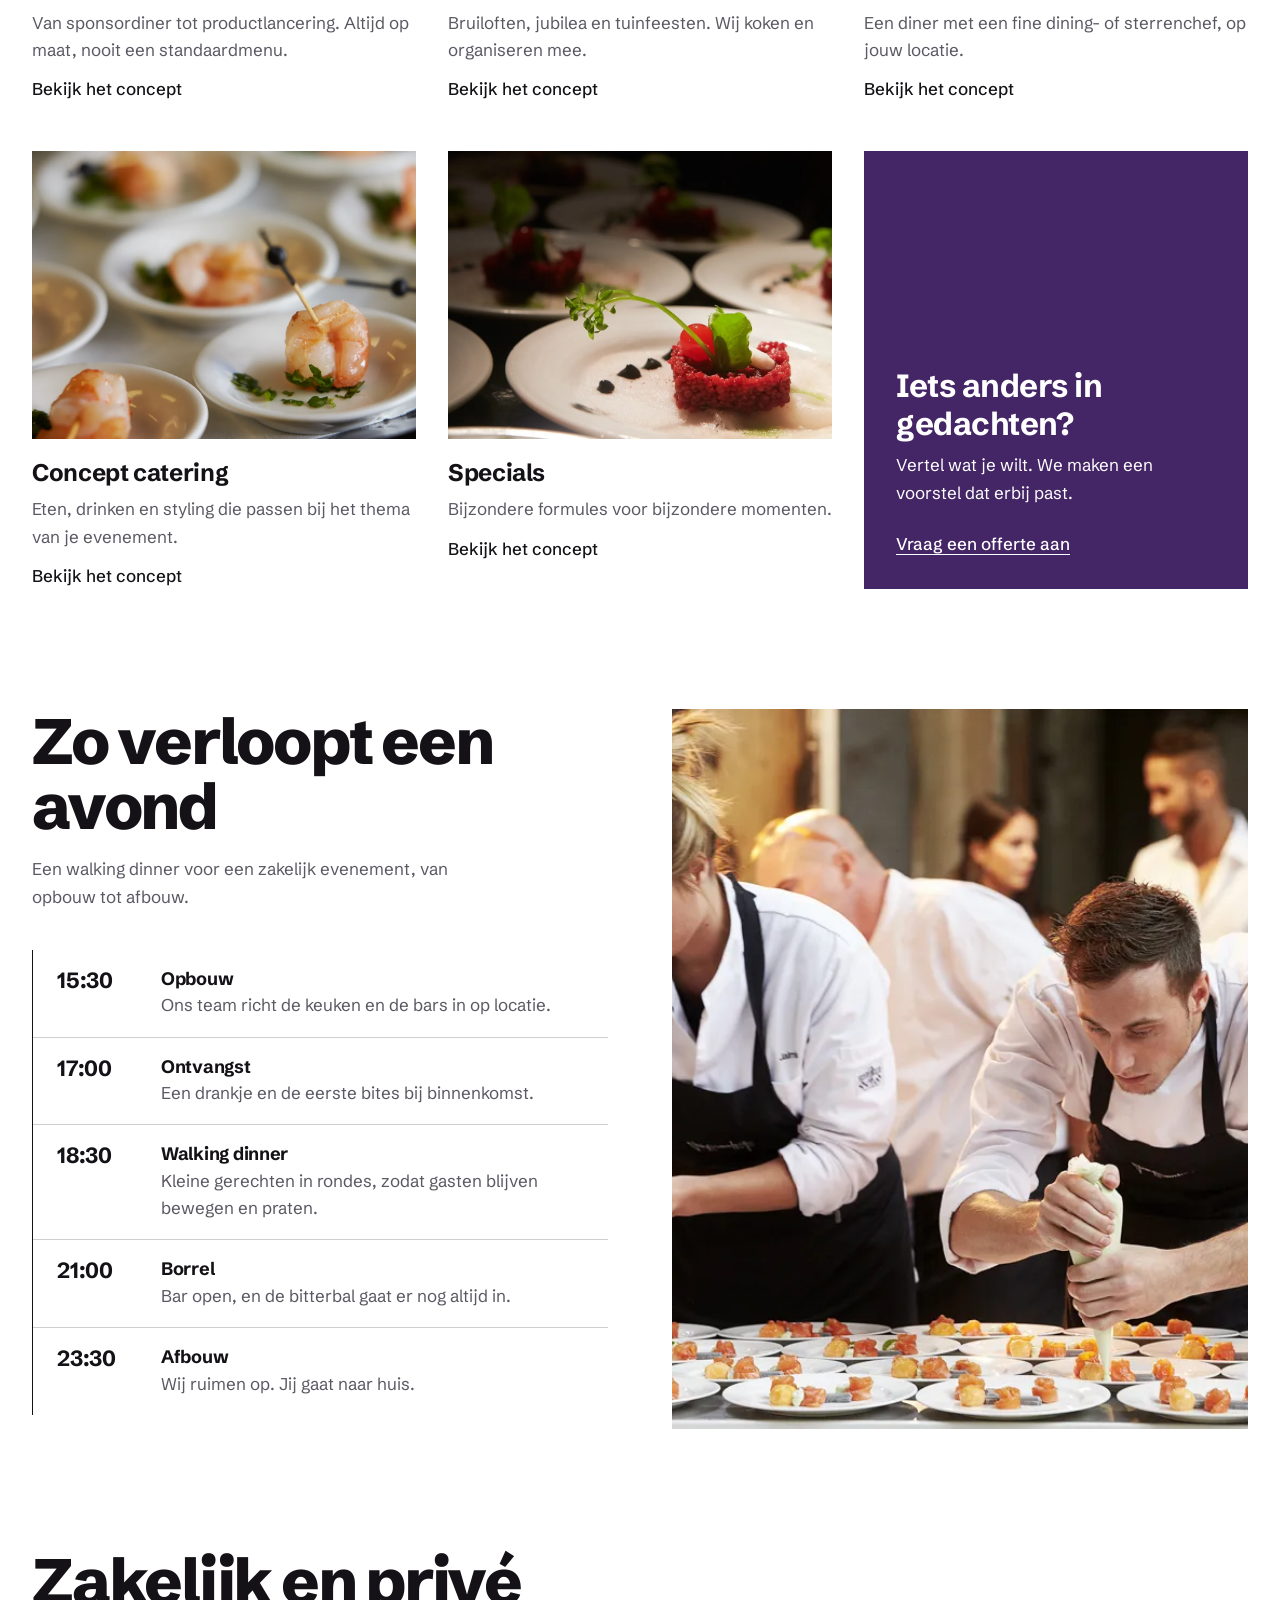
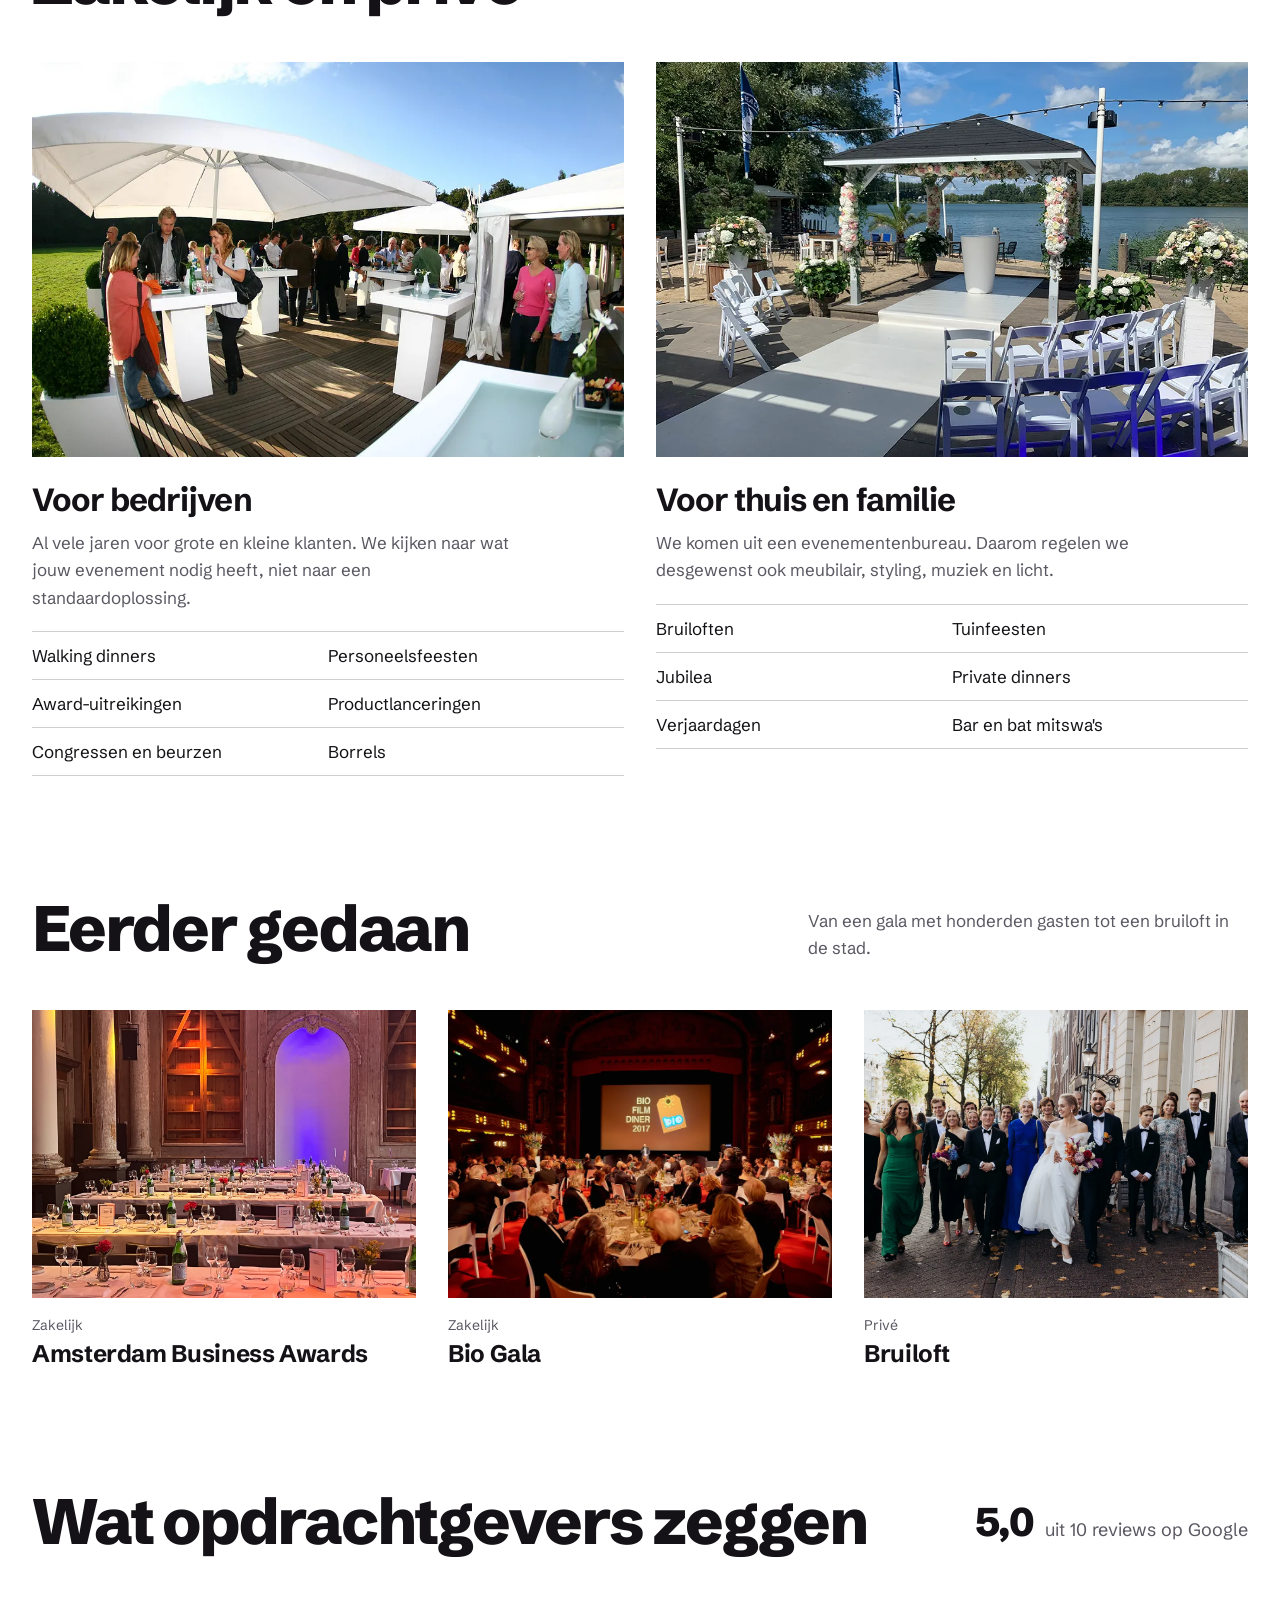
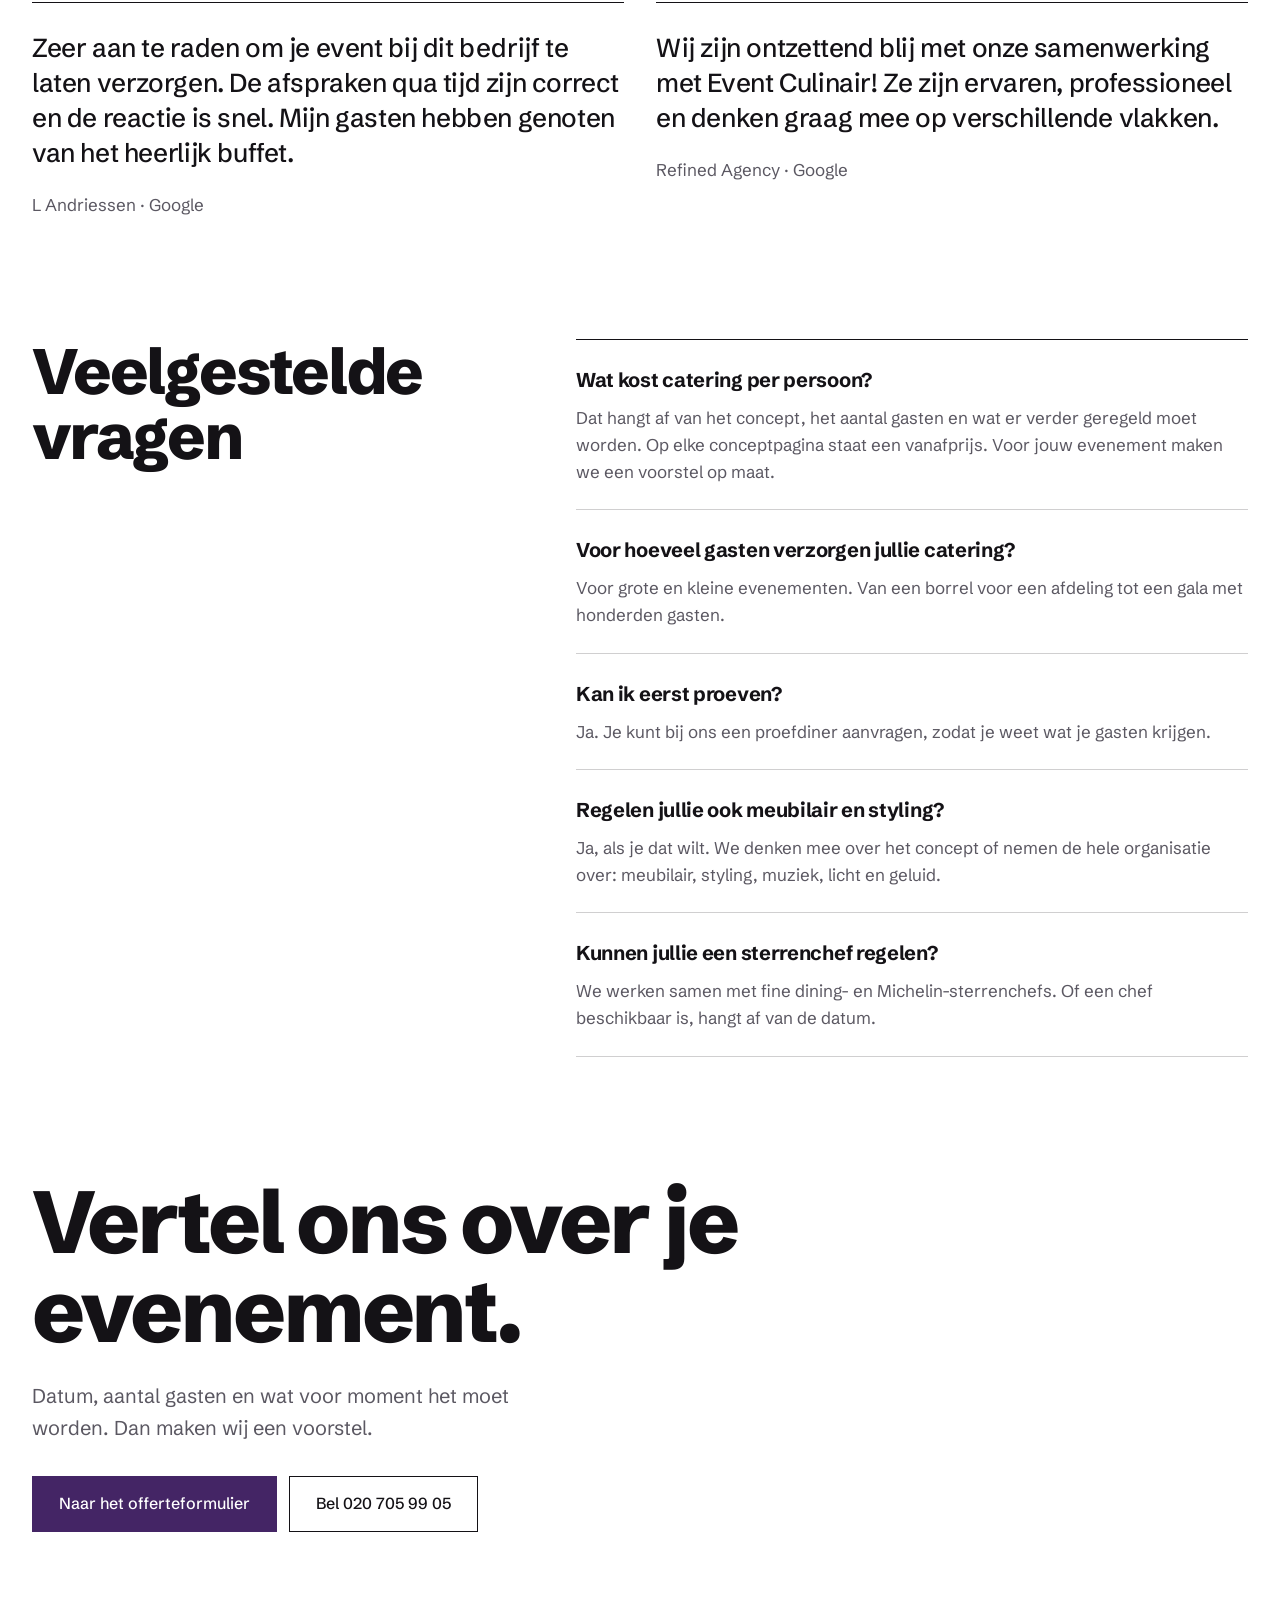
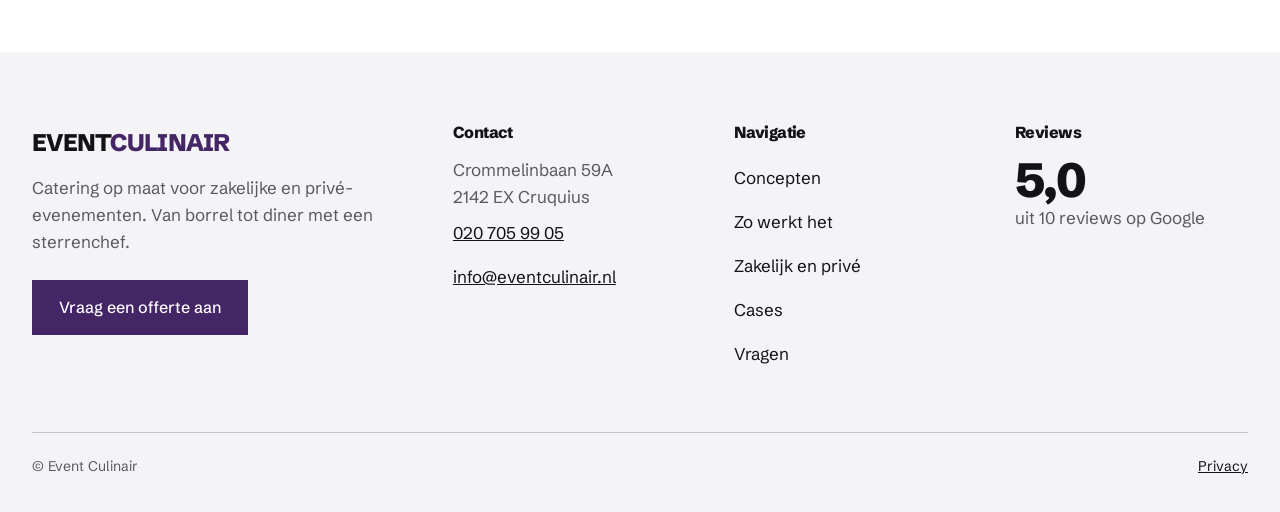
==== commit ac3d45a0: "Mockup bijgewerkt 2026-10-26 10:50" ====
--- a/a.html
+++ b/a.html
@@ -1,2 +1,3 @@
-<!DOCTYPE html><html lang="nl"><head><meta charset="utf-8"><meta name="viewport" content="width=device-width, initial-scale=1"><title>Catering voor zakelijke en privé-evenementen | Event Culinair</title><meta name="description" content="Event Culinair verzorgt catering op maat voor bedrijven en particulieren, van borrel tot diner met een sterrenchef."><link rel="canonical" href="https://defdigital.github.io/a"><meta name="robots" content="noindex, nofollow"><link rel="stylesheet" href="_astro/a.D7GiWGzr.css"><style>*,:before,:after{box-sizing:border-box}html{-webkit-text-size-adjust:100%}body{background:var(--ec-wit);color:var(--ec-inkt);font-family:var(--ec-letter);margin:0;font-size:1.0625rem;line-height:1.6}h1,h2,h3{letter-spacing:-.035em;margin:0;font-weight:800;line-height:1.02}h3{letter-spacing:-.015em;font-weight:700;line-height:1.2}p,ul,ol{margin:0}a{color:var(--ec-paars)}img{max-width:100%;height:auto;display:block}:focus-visible{outline:3px solid var(--ec-paars);outline-offset:3px}@media (prefers-reduced-motion:reduce){*,:before,:after{scroll-behavior:auto!important;transition-duration:0s!important}}
-</style></head><body><a class="ec-skip" href="#inhoud">Naar de inhoud</a><header class="ec-nav" data-nav><div class="ec-container ec-nav_binnen"><a class="ec-nav_logo" href="#inhoud" aria-label="Event Culinair, naar boven">Event<span>Culinair</span></a><nav class="ec-nav_menu" aria-label="Hoofdmenu"><ul class="ec-nav_links"><li><a class="ec-nav_link" href="#concepten">Concepten</a></li><li><a class="ec-nav_link" href="#draaiboek">Zo werkt het</a></li><li><a class="ec-nav_link" href="#voor-wie">Zakelijk en privé</a></li><li><a class="ec-nav_link" href="#cases">Cases</a></li><li><a class="ec-nav_link" href="#vragen">Vragen</a></li></ul></nav><details class="ec-nav_mobiel"><summary class="ec-nav_knop">Menu</summary><ul class="ec-nav_mobiel-lijst"><li><a class="ec-nav_link" href="#concepten">Concepten</a></li><li><a class="ec-nav_link" href="#draaiboek">Zo werkt het</a></li><li><a class="ec-nav_link" href="#voor-wie">Zakelijk en privé</a></li><li><a class="ec-nav_link" href="#cases">Cases</a></li><li><a class="ec-nav_link" href="#vragen">Vragen</a></li></ul></details><a class="ec-knop ec-knop--klein" href="#offerte">Offerte</a></div></header><main id="inhoud"><section class="ec-hero" data-hero><img class="ec-hero_foto" src="foto/glazen-gedekte-tafel.webp" alt width="1280" height="853" sizes="100vw" loading="eager" decoding="async"><div class="ec-hero_scherm"></div><div class="ec-container ec-hero_inhoud"><h1 class="ec-hero_titel">Catering die je evenement draagt.</h1><div class="ec-hero_onder"><p class="ec-hero_intro">Zakelijk en privé, van borrel tot sterrendiner. Altijd op maat, en als je wilt proef je eerst.</p><div class="ec-knoppen"><a class="ec-knop" href="#offerte">Vraag een offerte aan</a><a class="ec-knop ec-knop--licht" href="#vragen">Plan een proefdiner</a></div></div></div></section><section class="ec-redenen" aria-label="Waarom Event Culinair"><div class="ec-container ec-redenen_raster"><div class="ec-reden"><h2 class="ec-reden_kop">Op maat, altijd</h2><p class="ec-reden_tekst">Geen standaardmenu. We beginnen bij jouw gasten, je locatie en wat het moment moet doen.</p></div><div class="ec-reden"><h2 class="ec-reden_kop">Wij organiseren mee</h2><p class="ec-reden_tekst">We komen uit een evenementenbureau. Meubilair, styling, muziek en licht kunnen we er ook bij regelen.</p></div><div class="ec-reden"><h2 class="ec-reden_kop">Chefs op niveau</h2><p class="ec-reden_tekst">We werken met fine dining- en Michelin-sterrenchefs, voor als het diner het hoogtepunt is.</p></div></div></section><section class="ec-sectie" id="concepten"><div class="ec-container"><div class="ec-sectiekop"><h2 class="ec-sectiekop_titel">Wat we doen</h2><p class="ec-sectiekop_tekst">Vijf manieren om je gasten te laten eten. Elk concept heeft een eigen pagina met wat erbij zit en wat het kost.</p></div><ul class="ec-concepten"><li class="ec-concept"><a class="ec-concept_link" href="#offerte"><img class="ec-concept_foto" src="foto/chef-snijdt-gasten.webp" alt="Chef snijdt vlees voor gasten aan een lichte buffettafel" width="1280" height="853" sizes="(max-width: 767px) 100vw, (max-width: 991px) 50vw, 33vw" loading="lazy" decoding="async"><h3 class="ec-concept_titel">Corporate catering</h3><p class="ec-concept_tekst">Van sponsordiner tot productlancering. Altijd op maat, nooit een standaardmenu.</p><p class="ec-concept_prijs">Bekijk het concept</p></a></li><li class="ec-concept"><a class="ec-concept_link" href="#offerte"><img class="ec-concept_foto" src="foto/lange-tafel-wit.webp" alt="Lange gedekte tafel met wit linnen, glazen en roze bloemen" width="1280" height="853" sizes="(max-width: 767px) 100vw, (max-width: 991px) 50vw, 33vw" loading="lazy" decoding="async"><h3 class="ec-concept_titel">Private events</h3><p class="ec-concept_tekst">Bruiloften, jubilea en tuinfeesten. Wij koken en organiseren mee.</p><p class="ec-concept_prijs">Bekijk het concept</p></a></li><li class="ec-concept"><a class="ec-concept_link" href="#offerte"><img class="ec-concept_foto" src="foto/vis-fine-dining.webp" alt="Opgemaakt visgerecht met groene saus op een wit bord" width="1280" height="853" sizes="(max-width: 767px) 100vw, (max-width: 991px) 50vw, 33vw" loading="lazy" decoding="async"><h3 class="ec-concept_titel">High-end catering</h3><p class="ec-concept_tekst">Een diner met een fine dining- of sterrenchef, op jouw locatie.</p><p class="ec-concept_prijs">Bekijk het concept</p></a></li><li class="ec-concept"><a class="ec-concept_link" href="#offerte"><img class="ec-concept_foto" src="foto/garnalen-schaaltjes.webp" alt="Garnalen op prikkers in witte schaaltjes" width="1280" height="853" sizes="(max-width: 767px) 100vw, (max-width: 991px) 50vw, 33vw" loading="lazy" decoding="async"><h3 class="ec-concept_titel">Concept catering</h3><p class="ec-concept_tekst">Eten, drinken en styling die passen bij het thema van je evenement.</p><p class="ec-concept_prijs">Bekijk het concept</p></a></li><li class="ec-concept"><a class="ec-concept_link" href="#offerte"><img class="ec-concept_foto" src="foto/tartaar-borden.webp" alt="Borden met tartaar en microgroen in een rij" width="1280" height="853" sizes="(max-width: 767px) 100vw, (max-width: 991px) 50vw, 33vw" loading="lazy" decoding="async"><h3 class="ec-concept_titel">Specials</h3><p class="ec-concept_tekst">Bijzondere formules voor bijzondere momenten.</p><p class="ec-concept_prijs">Bekijk het concept</p></a></li><li class="ec-concept ec-concept--offerte"><a class="ec-concept_link" href="#offerte"><h3 class="ec-concept_titel">Iets anders in gedachten?</h3><p class="ec-concept_tekst">Vertel wat je wilt. We maken een voorstel dat erbij past.</p><span class="ec-concept_pijl">Vraag een offerte aan</span></a></li></ul></div></section><section class="ec-sectie ec-draaiboek" id="draaiboek"><div class="ec-container ec-draaiboek_raster"><div><h2 class="ec-sectiekop_titel">Zo verloopt een avond</h2><p class="ec-sectiekop_tekst">Een walking dinner voor een zakelijk evenement, van opbouw tot afbouw.</p><ol class="ec-draaiboek_lijst"><li class="ec-moment"><span class="ec-moment_tijd">15:30</span><div><h3 class="ec-moment_naam">Opbouw</h3><p class="ec-moment_tekst">Ons team richt de keuken en de bars in op locatie.</p></div></li><li class="ec-moment"><span class="ec-moment_tijd">17:00</span><div><h3 class="ec-moment_naam">Ontvangst</h3><p class="ec-moment_tekst">Een drankje en de eerste bites bij binnenkomst.</p></div></li><li class="ec-moment"><span class="ec-moment_tijd">18:30</span><div><h3 class="ec-moment_naam">Walking dinner</h3><p class="ec-moment_tekst">Kleine gerechten in rondes, zodat gasten blijven bewegen en praten.</p></div></li><li class="ec-moment"><span class="ec-moment_tijd">21:00</span><div><h3 class="ec-moment_naam">Borrel</h3><p class="ec-moment_tekst">Bar open, en de bitterbal gaat er nog altijd in.</p></div></li><li class="ec-moment"><span class="ec-moment_tijd">23:30</span><div><h3 class="ec-moment_naam">Afbouw</h3><p class="ec-moment_tekst">Wij ruimen op. Jij gaat naar huis.</p></div></li></ol></div><img class="ec-draaiboek_foto" src="foto/koks-opmaken.webp" alt="Koks maken een lange rij borden op" width="1000" height="667" sizes="(max-width: 991px) 100vw, 50vw" loading="lazy" decoding="async"></div></section><section class="ec-sectie ec-voorwie" id="voor-wie"><div class="ec-container"><h2 class="ec-sectiekop_titel">Zakelijk en privé</h2><div class="ec-voorwie_raster"><article class="ec-doelgroep"><img class="ec-doelgroep_foto" src="foto/buiten-parasols.webp" alt="Gasten aan statafels onder witte parasols op een zonnig terras" width="1000" height="667" sizes="(max-width: 767px) 100vw, 50vw" loading="lazy" decoding="async"><h3 class="ec-doelgroep_kop">Voor bedrijven</h3><p class="ec-doelgroep_tekst">Al vele jaren voor grote en kleine klanten. We kijken naar wat jouw evenement nodig heeft, niet naar een standaardoplossing.</p><ul class="ec-doelgroep_lijst"><li>Walking dinners</li><li>Personeelsfeesten</li><li>Award-uitreikingen</li><li>Productlanceringen</li><li>Congressen en beurzen</li><li>Borrels</li></ul></article><article class="ec-doelgroep"><img class="ec-doelgroep_foto" src="foto/ceremonie-aan-water.webp" alt="Opstelling voor een ceremonie aan het water met witte stoelen" width="1000" height="667" sizes="(max-width: 767px) 100vw, 50vw" loading="lazy" decoding="async"><h3 class="ec-doelgroep_kop">Voor thuis en familie</h3><p class="ec-doelgroep_tekst">We komen uit een evenementenbureau. Daarom regelen we desgewenst ook meubilair, styling, muziek en licht.</p><ul class="ec-doelgroep_lijst"><li>Bruiloften</li><li>Tuinfeesten</li><li>Jubilea</li><li>Private dinners</li><li>Verjaardagen</li><li>Bar en bat mitswa&#39;s</li></ul></article></div></div></section><section class="ec-sectie" id="cases"><div class="ec-container"><div class="ec-sectiekop"><h2 class="ec-sectiekop_titel">Eerder gedaan</h2><p class="ec-sectiekop_tekst">Van een gala met honderden gasten tot een bruiloft in de stad.</p></div><ul class="ec-cases"><li class="ec-case"><a class="ec-case_link" href="#cases"><img class="ec-case_foto" src="foto/amsterdam-business-awards.webp" alt="Lange gedekte tafels in een historische zaal met paars licht" width="1280" height="853" sizes="(max-width: 767px) 100vw, 33vw" loading="lazy" decoding="async"><p class="ec-case_soort">Zakelijk</p><h3 class="ec-case_titel">Amsterdam Business Awards</h3></a></li><li class="ec-case"><a class="ec-case_link" href="#cases"><img class="ec-case_foto" src="foto/bruiloft-stoet.webp" alt="Bruidspaar en gasten lopen door een Amsterdamse straat" width="1280" height="853" sizes="(max-width: 767px) 100vw, 33vw" loading="lazy" decoding="async"><p class="ec-case_soort">Privé</p><h3 class="ec-case_titel">Bruiloft</h3></a></li><li class="ec-case"><a class="ec-case_link" href="#cases"><img class="ec-case_foto" src="foto/tijdschriftengala.webp" alt="Verlichte bar met bloemstukken in een grote evenementenhal" width="1280" height="853" sizes="(max-width: 767px) 100vw, 33vw" loading="lazy" decoding="async"><p class="ec-case_soort">Zakelijk</p><h3 class="ec-case_titel">Tijdschriftengala</h3></a></li></ul></div></section><section class="ec-sectie ec-reviews" aria-labelledby="reviews-kop"><div class="ec-container"><div class="ec-reviews_kop"><h2 class="ec-sectiekop_titel" id="reviews-kop">Wat opdrachtgevers zeggen</h2><p class="ec-reviews_score"><strong>5,0</strong> uit 10 reviews op Google</p></div><div class="ec-reviews_raster"><blockquote class="ec-review"><p class="ec-review_tekst">Zeer aan te raden om je event bij dit bedrijf te laten verzorgen. De afspraken qua tijd zijn correct en de reactie is snel. Mijn gasten hebben genoten van het heerlijk buffet.</p><footer class="ec-review_naam">L Andriessen · Google</footer></blockquote><blockquote class="ec-review"><p class="ec-review_tekst">Wij zijn ontzettend blij met onze samenwerking met Event Culinair! Ze zijn ervaren, professioneel en denken graag mee op verschillende vlakken.</p><footer class="ec-review_naam">Refined Agency · Google</footer></blockquote></div></div></section><section class="ec-sectie" id="vragen"><div class="ec-container ec-vragen_raster"><h2 class="ec-sectiekop_titel">Veelgestelde vragen</h2><dl class="ec-vragen"><div class="ec-vraag"><dt class="ec-vraag_vraag">Wat kost catering per persoon?</dt><dd class="ec-vraag_antwoord">Dat hangt af van het concept, het aantal gasten en wat er verder geregeld moet worden. Op elke conceptpagina staat een vanafprijs. Voor jouw evenement maken we een voorstel op maat.</dd></div><div class="ec-vraag"><dt class="ec-vraag_vraag">Voor hoeveel gasten verzorgen jullie catering?</dt><dd class="ec-vraag_antwoord">Voor grote en kleine evenementen. Van een borrel voor een afdeling tot een gala met honderden gasten.</dd></div><div class="ec-vraag"><dt class="ec-vraag_vraag">Kan ik eerst proeven?</dt><dd class="ec-vraag_antwoord">Ja. Je kunt bij ons een proefdiner aanvragen, zodat je weet wat je gasten krijgen.</dd></div><div class="ec-vraag"><dt class="ec-vraag_vraag">Regelen jullie ook meubilair en styling?</dt><dd class="ec-vraag_antwoord">Ja, als je dat wilt. We denken mee over het concept of nemen de hele organisatie over: meubilair, styling, muziek, licht en geluid.</dd></div><div class="ec-vraag"><dt class="ec-vraag_vraag">Kunnen jullie een sterrenchef regelen?</dt><dd class="ec-vraag_antwoord">We werken samen met fine dining- en Michelin-sterrenchefs. Of een chef beschikbaar is, hangt af van de datum.</dd></div></dl></div></section><section class="ec-afsluiter" id="offerte"><div class="ec-container"><h2 class="ec-afsluiter_titel">Vertel ons over je evenement.</h2><p class="ec-afsluiter_tekst">Datum, aantal gasten en wat voor moment het moet worden. Dan maken wij een voorstel.</p><div class="ec-knoppen"><a class="ec-knop" href="#offerte">Naar het offerteformulier</a><a class="ec-knop ec-knop--lijn" href="tel:+31207059905">Bel 020 705 99 05</a></div></div></section></main><footer class="ec-footer"><div class="ec-container ec-footer_raster"><div class="ec-footer_merk"><p class="ec-footer_logo">Event<span>Culinair</span></p><p class="ec-footer_tekst">Catering op maat voor zakelijke en privé-evenementen. Van borrel tot diner met een sterrenchef.</p><a class="ec-knop ec-footer_knop" href="#offerte">Vraag een offerte aan</a></div><div><h2 class="ec-footer_kop">Contact</h2><p class="ec-footer_tekst">Crommelinbaan 59A<br>2142 EX Cruquius</p><p><a href="tel:+31207059905">020 705 99 05</a><br><a href="mailto:info@eventculinair.nl">info@eventculinair.nl</a></p></div><div><h2 class="ec-footer_kop">Navigatie</h2><ul class="ec-footer_lijst"><li><a href="#concepten">Concepten</a></li><li><a href="#draaiboek">Zo werkt het</a></li><li><a href="#voor-wie">Zakelijk en privé</a></li><li><a href="#cases">Cases</a></li><li><a href="#vragen">Vragen</a></li></ul></div><div><h2 class="ec-footer_kop">Reviews</h2><p class="ec-footer_score">5,0</p><p class="ec-footer_tekst">uit 10 reviews op Google</p></div></div><div class="ec-container ec-footer_onder"><p>© Event Culinair</p><p><a href="#inhoud">Privacy</a></p></div></footer><script type="module">var e=document.querySelector(`[data-nav]`),t=document.querySelector(`[data-hero]`);if(e&&t){let n=()=>e.classList.toggle(`ec-nav--transparant`,window.scrollY<t.offsetHeight-e.offsetHeight);n(),window.addEventListener(`scroll`,n,{passive:!0}),window.addEventListener(`resize`,n)}</script></body></html>+<!DOCTYPE html><html lang="nl"><head><meta charset="utf-8"><meta name="viewport" content="width=device-width, initial-scale=1"><title>Catering voor zakelijke en privé-evenementen | Event Culinair</title><meta name="description" content="Event Culinair verzorgt catering op maat voor bedrijven en particulieren, van borrel tot diner met een sterrenchef."><link rel="canonical" href="https://defdigital.github.io/event-culinair-mockup/a"><meta name="robots" content="noindex, nofollow"><style>@font-face{font-family:Schibsted Grotesk;font-style:normal;font-display:swap;font-weight:400;src:url(_astro/schibsted-grotesk-latin-ext-400-normal.DHVTfbSM.woff2)format("woff2"),url(_astro/schibsted-grotesk-latin-ext-400-normal.DUPvg9bQ.woff)format("woff");unicode-range:U+100-2BA,U+2BD-2C5,U+2C7-2CC,U+2CE-2D7,U+2DD-2FF,U+304,U+308,U+329,U+1D00-1DBF,U+1E00-1E9F,U+1EF2-1EFF,U+2020,U+20A0-20AB,U+20AD-20C0,U+2113,U+2C60-2C7F,U+A720-A7FF}@font-face{font-family:Schibsted Grotesk;font-style:normal;font-display:swap;font-weight:400;src:url(_astro/schibsted-grotesk-latin-400-normal.DPhJBilQ.woff2)format("woff2"),url(_astro/schibsted-grotesk-latin-400-normal.BkiRe4WW.woff)format("woff");unicode-range:U+??,U+131,U+152-153,U+2BB-2BC,U+2C6,U+2DA,U+2DC,U+304,U+308,U+329,U+2000-206F,U+20AC,U+2122,U+2191,U+2193,U+2212,U+2215,U+FEFF,U+FFFD}@font-face{font-family:Schibsted Grotesk;font-style:normal;font-display:swap;font-weight:500;src:url(_astro/schibsted-grotesk-latin-ext-500-normal.Ch1izu81.woff2)format("woff2"),url(_astro/schibsted-grotesk-latin-ext-500-normal.BjmYCtCC.woff)format("woff");unicode-range:U+100-2BA,U+2BD-2C5,U+2C7-2CC,U+2CE-2D7,U+2DD-2FF,U+304,U+308,U+329,U+1D00-1DBF,U+1E00-1E9F,U+1EF2-1EFF,U+2020,U+20A0-20AB,U+20AD-20C0,U+2113,U+2C60-2C7F,U+A720-A7FF}@font-face{font-family:Schibsted Grotesk;font-style:normal;font-display:swap;font-weight:500;src:url(_astro/schibsted-grotesk-latin-500-normal.rf9C4Thp.woff2)format("woff2"),url(_astro/schibsted-grotesk-latin-500-normal.Ba39e-CX.woff)format("woff");unicode-range:U+??,U+131,U+152-153,U+2BB-2BC,U+2C6,U+2DA,U+2DC,U+304,U+308,U+329,U+2000-206F,U+20AC,U+2122,U+2191,U+2193,U+2212,U+2215,U+FEFF,U+FFFD}@font-face{font-family:Schibsted Grotesk;font-style:normal;font-display:swap;font-weight:700;src:url(_astro/schibsted-grotesk-latin-ext-700-normal.o210KhU4.woff2)format("woff2"),url(_astro/schibsted-grotesk-latin-ext-700-normal.DDW2aNyx.woff)format("woff");unicode-range:U+100-2BA,U+2BD-2C5,U+2C7-2CC,U+2CE-2D7,U+2DD-2FF,U+304,U+308,U+329,U+1D00-1DBF,U+1E00-1E9F,U+1EF2-1EFF,U+2020,U+20A0-20AB,U+20AD-20C0,U+2113,U+2C60-2C7F,U+A720-A7FF}@font-face{font-family:Schibsted Grotesk;font-style:normal;font-display:swap;font-weight:700;src:url(_astro/schibsted-grotesk-latin-700-normal.BkH0uJ1o.woff2)format("woff2"),url(_astro/schibsted-grotesk-latin-700-normal.Dz-okVa0.woff)format("woff");unicode-range:U+??,U+131,U+152-153,U+2BB-2BC,U+2C6,U+2DA,U+2DC,U+304,U+308,U+329,U+2000-206F,U+20AC,U+2122,U+2191,U+2193,U+2212,U+2215,U+FEFF,U+FFFD}@font-face{font-family:Schibsted Grotesk;font-style:normal;font-display:swap;font-weight:800;src:url(_astro/schibsted-grotesk-latin-ext-800-normal.CZWJQj-F.woff2)format("woff2"),url(_astro/schibsted-grotesk-latin-ext-800-normal.DS3YHxa9.woff)format("woff");unicode-range:U+100-2BA,U+2BD-2C5,U+2C7-2CC,U+2CE-2D7,U+2DD-2FF,U+304,U+308,U+329,U+1D00-1DBF,U+1E00-1E9F,U+1EF2-1EFF,U+2020,U+20A0-20AB,U+20AD-20C0,U+2113,U+2C60-2C7F,U+A720-A7FF}@font-face{font-family:Schibsted Grotesk;font-style:normal;font-display:swap;font-weight:800;src:url(_astro/schibsted-grotesk-latin-800-normal.CIaq-TR1.woff2)format("woff2"),url(_astro/schibsted-grotesk-latin-800-normal.Dl5-MP1T.woff)format("woff");unicode-range:U+??,U+131,U+152-153,U+2BB-2BC,U+2C6,U+2DA,U+2DC,U+304,U+308,U+329,U+2000-206F,U+20AC,U+2122,U+2191,U+2193,U+2212,U+2215,U+FEFF,U+FFFD}
+</style><link rel="stylesheet" href="_astro/a.MIoMKBbI.css"><style>*,:before,:after{box-sizing:border-box}html{-webkit-text-size-adjust:100%}body{background:var(--ec-wit);color:var(--ec-inkt);font-family:var(--ec-letter);margin:0;font-size:1.0625rem;line-height:1.6}h1,h2,h3{letter-spacing:-.035em;margin:0;font-weight:800;line-height:1.02}h3{letter-spacing:-.015em;font-weight:700;line-height:1.2}p,ul,ol{margin:0}a{color:var(--ec-paars)}img{max-width:100%;height:auto;display:block}:focus-visible{outline:3px solid var(--ec-paars);outline-offset:3px}@media (prefers-reduced-motion:reduce){*,:before,:after{scroll-behavior:auto!important;transition-duration:0s!important}}
+</style></head><body><a class="ec-skip" href="#inhoud">Naar de inhoud</a><header class="ec-nav" data-nav><div class="ec-container ec-nav_binnen"><a class="ec-nav_logo" href="index.html" aria-label="Event Culinair, naar het overzicht van alle ontwerpen">Event<span>Culinair</span></a><nav class="ec-nav_menu" aria-label="Hoofdmenu"><ul class="ec-nav_links"><li><a class="ec-nav_link" href="#concepten">Concepten</a></li><li><a class="ec-nav_link" href="#draaiboek">Zo werkt het</a></li><li><a class="ec-nav_link" href="#voor-wie">Zakelijk en privé</a></li><li><a class="ec-nav_link" href="#cases">Cases</a></li><li><a class="ec-nav_link" href="#vragen">Vragen</a></li></ul></nav><details class="ec-nav_mobiel"><summary class="ec-nav_knop">Menu</summary><ul class="ec-nav_mobiel-lijst"><li><a class="ec-nav_link" href="#concepten">Concepten</a></li><li><a class="ec-nav_link" href="#draaiboek">Zo werkt het</a></li><li><a class="ec-nav_link" href="#voor-wie">Zakelijk en privé</a></li><li><a class="ec-nav_link" href="#cases">Cases</a></li><li><a class="ec-nav_link" href="#vragen">Vragen</a></li></ul></details><a class="ec-knop ec-knop--klein" href="#offerte">Offerte</a></div></header><main id="inhoud"><section class="ec-hero" data-hero><img class="ec-hero_foto" src="foto/glazen-gedekte-tafel.webp" alt width="1280" height="853" sizes="100vw" loading="eager" decoding="async"><div class="ec-hero_scherm"></div><div class="ec-container ec-hero_inhoud"><h1 class="ec-hero_titel">Catering die je evenement draagt.</h1><div class="ec-hero_onder"><p class="ec-hero_intro">Zakelijk en privé, van borrel tot sterrendiner. Altijd op maat, en als je wilt proef je eerst.</p><div class="ec-knoppen"><a class="ec-knop" href="#offerte">Vraag een offerte aan</a><a class="ec-knop ec-knop--licht" href="#vragen">Plan een proefdiner</a></div></div></div></section><section class="ec-redenen" aria-label="Waarom Event Culinair"><div class="ec-container ec-redenen_raster"><div class="ec-reden"><h2 class="ec-reden_kop">Op maat, altijd</h2><p class="ec-reden_tekst">Geen standaardmenu. We beginnen bij jouw gasten, je locatie en wat het moment moet doen.</p></div><div class="ec-reden"><h2 class="ec-reden_kop">Wij organiseren mee</h2><p class="ec-reden_tekst">We komen uit een evenementenbureau. Meubilair, styling, muziek en licht kunnen we er ook bij regelen.</p></div><div class="ec-reden"><h2 class="ec-reden_kop">Chefs op niveau</h2><p class="ec-reden_tekst">We werken met fine dining- en Michelin-sterrenchefs, voor als het diner het hoogtepunt is.</p></div></div></section><section class="ec-sectie" id="concepten"><div class="ec-container"><div class="ec-sectiekop"><h2 class="ec-sectiekop_titel">Wat we doen</h2><p class="ec-sectiekop_tekst">Vijf manieren om je gasten te laten eten. Elk concept heeft een eigen pagina met wat erbij zit en wat het kost.</p></div><ul class="ec-concepten"><li class="ec-concept"><a class="ec-concept_link" href="#offerte"><img class="ec-concept_foto" src="foto/chef-snijdt-gasten.webp" alt="Chef snijdt vlees voor gasten aan een lichte buffettafel" width="1280" height="853" sizes="(max-width: 767px) 100vw, (max-width: 991px) 50vw, 33vw" loading="lazy" decoding="async"><h3 class="ec-concept_titel">Corporate catering</h3><p class="ec-concept_tekst">Van sponsordiner tot productlancering. Altijd op maat, nooit een standaardmenu.</p><p class="ec-concept_prijs">Bekijk het concept</p></a></li><li class="ec-concept"><a class="ec-concept_link" href="#offerte"><img class="ec-concept_foto" src="foto/lange-tafel-wit.webp" alt="Lange gedekte tafel met wit linnen, glazen en roze bloemen" width="1280" height="853" sizes="(max-width: 767px) 100vw, (max-width: 991px) 50vw, 33vw" loading="lazy" decoding="async"><h3 class="ec-concept_titel">Private events</h3><p class="ec-concept_tekst">Bruiloften, jubilea en tuinfeesten. Wij koken en organiseren mee.</p><p class="ec-concept_prijs">Bekijk het concept</p></a></li><li class="ec-concept"><a class="ec-concept_link" href="#offerte"><img class="ec-concept_foto" src="foto/vis-fine-dining.webp" alt="Opgemaakt visgerecht met groene saus op een wit bord" width="1280" height="853" sizes="(max-width: 767px) 100vw, (max-width: 991px) 50vw, 33vw" loading="lazy" decoding="async"><h3 class="ec-concept_titel">High-end catering</h3><p class="ec-concept_tekst">Een diner met een fine dining- of sterrenchef, op jouw locatie.</p><p class="ec-concept_prijs">Bekijk het concept</p></a></li><li class="ec-concept"><a class="ec-concept_link" href="#offerte"><img class="ec-concept_foto" src="foto/garnalen-schaaltjes.webp" alt="Garnalen op prikkers in witte schaaltjes" width="1280" height="853" sizes="(max-width: 767px) 100vw, (max-width: 991px) 50vw, 33vw" loading="lazy" decoding="async"><h3 class="ec-concept_titel">Concept catering</h3><p class="ec-concept_tekst">Eten, drinken en styling die passen bij het thema van je evenement.</p><p class="ec-concept_prijs">Bekijk het concept</p></a></li><li class="ec-concept"><a class="ec-concept_link" href="#offerte"><img class="ec-concept_foto" src="foto/tartaar-borden.webp" alt="Borden met tartaar en microgroen in een rij" width="1280" height="853" sizes="(max-width: 767px) 100vw, (max-width: 991px) 50vw, 33vw" loading="lazy" decoding="async"><h3 class="ec-concept_titel">Specials</h3><p class="ec-concept_tekst">Bijzondere formules voor bijzondere momenten.</p><p class="ec-concept_prijs">Bekijk het concept</p></a></li><li class="ec-concept ec-concept--offerte"><a class="ec-concept_link" href="#offerte"><h3 class="ec-concept_titel">Iets anders in gedachten?</h3><p class="ec-concept_tekst">Vertel wat je wilt. We maken een voorstel dat erbij past.</p><span class="ec-concept_pijl">Vraag een offerte aan</span></a></li></ul></div></section><section class="ec-sectie ec-draaiboek" id="draaiboek"><div class="ec-container ec-draaiboek_raster"><div><h2 class="ec-sectiekop_titel">Zo verloopt een avond</h2><p class="ec-sectiekop_tekst">Een walking dinner voor een zakelijk evenement, van opbouw tot afbouw.</p><ol class="ec-draaiboek_lijst"><li class="ec-moment"><span class="ec-moment_tijd">15:30</span><div><h3 class="ec-moment_naam">Opbouw</h3><p class="ec-moment_tekst">Ons team richt de keuken en de bars in op locatie.</p></div></li><li class="ec-moment"><span class="ec-moment_tijd">17:00</span><div><h3 class="ec-moment_naam">Ontvangst</h3><p class="ec-moment_tekst">Een drankje en de eerste bites bij binnenkomst.</p></div></li><li class="ec-moment"><span class="ec-moment_tijd">18:30</span><div><h3 class="ec-moment_naam">Walking dinner</h3><p class="ec-moment_tekst">Kleine gerechten in rondes, zodat gasten blijven bewegen en praten.</p></div></li><li class="ec-moment"><span class="ec-moment_tijd">21:00</span><div><h3 class="ec-moment_naam">Borrel</h3><p class="ec-moment_tekst">Bar open, en de bitterbal gaat er nog altijd in.</p></div></li><li class="ec-moment"><span class="ec-moment_tijd">23:30</span><div><h3 class="ec-moment_naam">Afbouw</h3><p class="ec-moment_tekst">Wij ruimen op. Jij gaat naar huis.</p></div></li></ol></div><img class="ec-draaiboek_foto" src="foto/koks-opmaken.webp" alt="Koks maken een lange rij borden op" width="1000" height="667" sizes="(max-width: 991px) 100vw, 50vw" loading="lazy" decoding="async"></div></section><section class="ec-sectie ec-voorwie" id="voor-wie"><div class="ec-container"><h2 class="ec-sectiekop_titel">Zakelijk en privé</h2><div class="ec-voorwie_raster"><article class="ec-doelgroep"><img class="ec-doelgroep_foto" src="foto/buiten-parasols.webp" alt="Gasten aan statafels onder witte parasols op een zonnig terras" width="1000" height="667" sizes="(max-width: 767px) 100vw, 50vw" loading="lazy" decoding="async"><h3 class="ec-doelgroep_kop">Voor bedrijven</h3><p class="ec-doelgroep_tekst">Al vele jaren voor grote en kleine klanten. We kijken naar wat jouw evenement nodig heeft, niet naar een standaardoplossing.</p><ul class="ec-doelgroep_lijst"><li>Walking dinners</li><li>Personeelsfeesten</li><li>Award-uitreikingen</li><li>Productlanceringen</li><li>Congressen en beurzen</li><li>Borrels</li></ul></article><article class="ec-doelgroep"><img class="ec-doelgroep_foto" src="foto/ceremonie-aan-water.webp" alt="Opstelling voor een ceremonie aan het water met witte stoelen" width="1000" height="667" sizes="(max-width: 767px) 100vw, 50vw" loading="lazy" decoding="async"><h3 class="ec-doelgroep_kop">Voor thuis en familie</h3><p class="ec-doelgroep_tekst">We komen uit een evenementenbureau. Daarom regelen we desgewenst ook meubilair, styling, muziek en licht.</p><ul class="ec-doelgroep_lijst"><li>Bruiloften</li><li>Tuinfeesten</li><li>Jubilea</li><li>Private dinners</li><li>Verjaardagen</li><li>Bar en bat mitswa&#39;s</li></ul></article></div></div></section><section class="ec-sectie" id="cases"><div class="ec-container"><div class="ec-sectiekop"><h2 class="ec-sectiekop_titel">Eerder gedaan</h2><p class="ec-sectiekop_tekst">Van een gala met honderden gasten tot een bruiloft in de stad.</p></div><ul class="ec-cases"><li class="ec-case"><a class="ec-case_link" href="#cases"><img class="ec-case_foto" src="foto/amsterdam-business-awards.webp" alt="Lange gedekte tafels in een historische zaal met paars licht" width="1280" height="853" sizes="(max-width: 767px) 100vw, 33vw" loading="lazy" decoding="async"><p class="ec-case_soort">Zakelijk</p><h3 class="ec-case_titel">Amsterdam Business Awards</h3></a></li><li class="ec-case"><a class="ec-case_link" href="#cases"><img class="ec-case_foto" src="foto/bio-gala.webp" alt="Gala-diner met ronde tafels in een theaterzaal" width="1280" height="853" sizes="(max-width: 767px) 100vw, 33vw" loading="lazy" decoding="async"><p class="ec-case_soort">Zakelijk</p><h3 class="ec-case_titel">Bio Gala</h3></a></li><li class="ec-case"><a class="ec-case_link" href="#cases"><img class="ec-case_foto" src="foto/bruiloft-stoet.webp" alt="Bruidspaar en gasten lopen door een Amsterdamse straat" width="1280" height="853" sizes="(max-width: 767px) 100vw, 33vw" loading="lazy" decoding="async"><p class="ec-case_soort">Privé</p><h3 class="ec-case_titel">Bruiloft</h3></a></li></ul></div></section><section class="ec-sectie ec-reviews" aria-labelledby="reviews-kop"><div class="ec-container"><div class="ec-reviews_kop"><h2 class="ec-sectiekop_titel" id="reviews-kop">Wat opdrachtgevers zeggen</h2><p class="ec-reviews_score"><strong>5,0</strong> uit 10 reviews op Google</p></div><div class="ec-reviews_raster"><blockquote class="ec-review"><p class="ec-review_tekst">Zeer aan te raden om je event bij dit bedrijf te laten verzorgen. De afspraken qua tijd zijn correct en de reactie is snel. Mijn gasten hebben genoten van het heerlijk buffet.</p><footer class="ec-review_naam">L Andriessen · Google</footer></blockquote><blockquote class="ec-review"><p class="ec-review_tekst">Wij zijn ontzettend blij met onze samenwerking met Event Culinair! Ze zijn ervaren, professioneel en denken graag mee op verschillende vlakken.</p><footer class="ec-review_naam">Refined Agency · Google</footer></blockquote></div></div></section><section class="ec-sectie" id="vragen"><div class="ec-container ec-vragen_raster"><h2 class="ec-sectiekop_titel">Veelgestelde vragen</h2><dl class="ec-vragen"><div class="ec-vraag"><dt class="ec-vraag_vraag">Wat kost catering per persoon?</dt><dd class="ec-vraag_antwoord">Dat hangt af van het concept, het aantal gasten en wat er verder geregeld moet worden. Op elke conceptpagina staat een vanafprijs. Voor jouw evenement maken we een voorstel op maat.</dd></div><div class="ec-vraag"><dt class="ec-vraag_vraag">Voor hoeveel gasten verzorgen jullie catering?</dt><dd class="ec-vraag_antwoord">Voor grote en kleine evenementen. Van een borrel voor een afdeling tot een gala met honderden gasten.</dd></div><div class="ec-vraag"><dt class="ec-vraag_vraag">Kan ik eerst proeven?</dt><dd class="ec-vraag_antwoord">Ja. Je kunt bij ons een proefdiner aanvragen, zodat je weet wat je gasten krijgen.</dd></div><div class="ec-vraag"><dt class="ec-vraag_vraag">Regelen jullie ook meubilair en styling?</dt><dd class="ec-vraag_antwoord">Ja, als je dat wilt. We denken mee over het concept of nemen de hele organisatie over: meubilair, styling, muziek, licht en geluid.</dd></div><div class="ec-vraag"><dt class="ec-vraag_vraag">Kunnen jullie een sterrenchef regelen?</dt><dd class="ec-vraag_antwoord">We werken samen met fine dining- en Michelin-sterrenchefs. Of een chef beschikbaar is, hangt af van de datum.</dd></div></dl></div></section><section class="ec-afsluiter" id="offerte"><div class="ec-container"><h2 class="ec-afsluiter_titel">Vertel ons over je evenement.</h2><p class="ec-afsluiter_tekst">Datum, aantal gasten en wat voor moment het moet worden. Dan maken wij een voorstel.</p><div class="ec-knoppen"><a class="ec-knop" href="#offerte">Naar het offerteformulier</a><a class="ec-knop ec-knop--lijn" href="tel:+31207059905">Bel 020 705 99 05</a></div></div></section></main><footer class="ec-footer"><div class="ec-container ec-footer_raster"><div class="ec-footer_merk"><p class="ec-footer_logo">Event<span>Culinair</span></p><p class="ec-footer_tekst">Catering op maat voor zakelijke en privé-evenementen. Van borrel tot diner met een sterrenchef.</p><a class="ec-knop ec-footer_knop" href="#offerte">Vraag een offerte aan</a></div><div><h2 class="ec-footer_kop">Contact</h2><p class="ec-footer_tekst">Crommelinbaan 59A<br>2142 EX Cruquius</p><p><a href="tel:+31207059905">020 705 99 05</a><br><a href="mailto:info@eventculinair.nl">info@eventculinair.nl</a></p></div><div><h2 class="ec-footer_kop">Navigatie</h2><ul class="ec-footer_lijst"><li><a href="#concepten">Concepten</a></li><li><a href="#draaiboek">Zo werkt het</a></li><li><a href="#voor-wie">Zakelijk en privé</a></li><li><a href="#cases">Cases</a></li><li><a href="#vragen">Vragen</a></li></ul></div><div><h2 class="ec-footer_kop">Reviews</h2><p class="ec-footer_score">5,0</p><p class="ec-footer_tekst">uit 10 reviews op Google</p></div></div><div class="ec-container ec-footer_onder"><p>© Event Culinair</p><p><a href="#inhoud">Privacy</a></p></div></footer><script type="module">var e=document.querySelector(`[data-nav]`),t=document.querySelector(`[data-hero]`);if(e&&t){let n=()=>e.classList.toggle(`ec-nav--transparant`,window.scrollY<t.offsetHeight-e.offsetHeight);n(),window.addEventListener(`scroll`,n,{passive:!0}),window.addEventListener(`resize`,n)}</script></body></html>
--- a/_astro/a.MIoMKBbI.css
+++ b/_astro/a.MIoMKBbI.css
@@ -0,0 +1 @@
+:root{--ec-wit:#fff;--ec-vlak:#f4f3f6;--ec-inkt:#141216;--ec-zacht:#5b5862;--ec-lijn:#14121633;--ec-paars:#442565;--ec-paars-hover:#2f1a47;--ec-letter:"Schibsted Grotesk", Arial, sans-serif;--ec-container:1280px;--ec-rand:32px;--ec-sectie:120px}@media (width<=991px){:root{--ec-rand:24px;--ec-sectie:88px}}@media (width<=767px){:root{--ec-rand:16px;--ec-sectie:64px}}.ec-container{max-width:var(--ec-container);padding:0 var(--ec-rand);margin:0 auto}.ec-knoppen{flex-wrap:wrap;gap:12px;display:flex}.ec-knop{background:var(--ec-paars);min-height:52px;color:var(--ec-wit);border:1px solid var(--ec-paars);align-items:center;padding:14px 26px;font-size:1rem;font-weight:500;text-decoration:none;transition:background-color .2s;display:inline-flex}.ec-knop:hover{background:var(--ec-paars-hover);border-color:var(--ec-paars-hover)}.ec-knop--lijn{color:var(--ec-inkt);border-color:var(--ec-inkt);background:0 0}.ec-knop--lijn:hover{background:var(--ec-inkt);color:var(--ec-wit);border-color:var(--ec-inkt)}.ec-knop--licht{color:var(--ec-wit);border-color:var(--ec-wit);background:0 0}.ec-knop--licht:hover{background:var(--ec-wit);color:var(--ec-inkt);border-color:var(--ec-wit)}.ec-knop--klein{min-height:44px;padding:10px 20px}.ec-nav{z-index:20;border-bottom:1px solid var(--ec-lijn);background:var(--ec-wit);transition:background-color .25s,border-color .25s;position:sticky;top:0}.ec-nav--transparant{background:0 0;border-bottom-color:#fff3}.ec-nav--transparant .ec-nav_logo,.ec-nav--transparant .ec-nav_logo span,.ec-nav--transparant .ec-nav_link,.ec-nav--transparant .ec-nav_knop{color:var(--ec-wit)}.ec-nav--transparant .ec-nav_mobiel-lijst .ec-nav_link{color:var(--ec-inkt)}.ec-nav--transparant .ec-nav_link:hover{color:var(--ec-wit);text-underline-offset:4px;text-decoration:underline}.ec-skip{z-index:30;background:var(--ec-inkt);color:var(--ec-wit);padding:12px 16px;position:absolute;top:-100px;left:16px}.ec-skip:focus{top:16px}.ec-nav_binnen{align-items:center;gap:32px;height:76px;display:flex}.ec-nav_logo{letter-spacing:-.03em;text-transform:uppercase;color:var(--ec-inkt);margin-right:auto;font-size:1.375rem;font-weight:800;text-decoration:none}.ec-nav_logo span,.ec-footer_logo span{color:var(--ec-paars)}.ec-nav_links{gap:4px;padding:0;list-style:none;display:flex}.ec-nav_link{min-height:44px;color:var(--ec-inkt);align-items:center;padding:0 12px;font-size:.9375rem;text-decoration:none;display:flex}.ec-nav_link:hover{color:var(--ec-paars)}.ec-nav_mobiel{display:none;position:relative}.ec-nav_knop{cursor:pointer;align-items:center;min-height:44px;padding:0 12px;font-weight:500;list-style:none;display:flex}.ec-nav_knop::-webkit-details-marker{display:none}.ec-nav_mobiel-lijst{z-index:5;background:var(--ec-wit);border:1px solid var(--ec-lijn);min-width:220px;padding:8px;list-style:none;position:absolute;top:100%;right:0}.ec-hero{min-height:92vh;color:var(--ec-wit);background:var(--ec-inkt);align-items:flex-end;margin-top:-77px;display:flex;position:relative}.ec-hero_foto{object-fit:cover;width:100%;height:100%;position:absolute;inset:0}.ec-hero_scherm{background:linear-gradient(#141216b3 0%,#14121633 22%,#14121666 50%,#141216e0 100%);position:absolute;inset:0}.ec-hero_inhoud{width:100%;padding-top:160px;padding-bottom:72px;position:relative}.ec-hero_titel{max-width:11ch;font-size:7.25rem}.ec-hero_onder{justify-content:space-between;align-items:flex-end;gap:48px;margin-top:40px;display:flex}.ec-hero_intro{max-width:34ch;font-size:1.375rem;line-height:1.45}.ec-redenen{padding:64px 0 0}.ec-redenen_raster{grid-template-columns:repeat(3,1fr);gap:32px;display:grid}.ec-reden{border-top:1px solid var(--ec-inkt);padding-top:20px}.ec-reden_kop{letter-spacing:-.02em;font-size:1.375rem;line-height:1.2}.ec-reden_tekst{color:var(--ec-zacht);margin-top:10px}.ec-sectie{padding:var(--ec-sectie) 0 0}.ec-sectiekop{justify-content:space-between;align-items:flex-end;gap:48px;margin-bottom:48px;display:flex}.ec-sectiekop_titel{font-size:4rem}.ec-sectiekop_tekst{max-width:44ch;color:var(--ec-zacht)}.ec-concepten{grid-template-columns:repeat(3,1fr);gap:48px 32px;padding:0;list-style:none;display:grid}.ec-concept_link{height:100%;color:inherit;text-decoration:none;display:block}.ec-concept_foto{aspect-ratio:4/3;object-fit:cover;width:100%}.ec-concept_titel{margin-top:20px;font-size:1.5rem}.ec-concept_tekst{color:var(--ec-zacht);margin-top:8px}.ec-concept_prijs{margin-top:12px;font-weight:500}.ec-concept_link:hover .ec-concept_titel{color:var(--ec-paars)}.ec-concept--offerte .ec-concept_link{background:var(--ec-paars);min-height:320px;color:var(--ec-wit);flex-direction:column;justify-content:flex-end;padding:32px;transition:background-color .2s;display:flex}.ec-concept--offerte .ec-concept_link:hover{background:var(--ec-paars-hover)}.ec-concept--offerte .ec-concept_titel{margin-top:0;font-size:2rem}.ec-concept--offerte .ec-concept_link:hover .ec-concept_titel,.ec-concept--offerte .ec-concept_tekst{color:var(--ec-wit)}.ec-concept_pijl{text-underline-offset:4px;margin-top:24px;font-weight:500;text-decoration:underline}.ec-draaiboek_raster{grid-template-columns:1fr 1fr;align-items:start;gap:64px;display:grid}.ec-draaiboek .ec-sectiekop_tekst{margin-top:16px}.ec-draaiboek_lijst{border-left:1px solid var(--ec-inkt);margin-top:40px;padding:0;list-style:none}.ec-moment{border-top:1px solid var(--ec-lijn);grid-template-columns:88px 1fr;gap:16px;padding:18px 0 18px 24px;display:grid}.ec-moment:first-child{border-top:0}.ec-moment_tijd{letter-spacing:-.01em;font-size:1.375rem;font-weight:700;line-height:1.2}.ec-moment_naam{font-size:1.125rem}.ec-moment_tekst{color:var(--ec-zacht);margin-top:2px}.ec-draaiboek_foto{aspect-ratio:4/5;object-fit:cover;width:100%}.ec-voorwie_raster{grid-template-columns:1fr 1fr;gap:32px;margin-top:48px;display:grid}.ec-doelgroep_foto{aspect-ratio:3/2;object-fit:cover;width:100%}.ec-doelgroep_kop{letter-spacing:-.03em;margin-top:24px;font-size:2rem}.ec-doelgroep_tekst{max-width:48ch;color:var(--ec-zacht);margin-top:10px}.ec-doelgroep_lijst{border-top:1px solid var(--ec-lijn);grid-template-columns:1fr 1fr;margin-top:20px;padding:0;list-style:none;display:grid}.ec-doelgroep_lijst li{border-bottom:1px solid var(--ec-lijn);padding:10px 0}.ec-cases{grid-template-columns:repeat(3,1fr);gap:32px;padding:0;list-style:none;display:grid}.ec-case_link{color:inherit;text-decoration:none;display:block}.ec-case_foto{aspect-ratio:4/3;object-fit:cover;width:100%}.ec-case_soort{color:var(--ec-zacht);margin-top:16px;font-size:.875rem}.ec-case_titel{margin-top:4px;font-size:1.5rem}.ec-case_link:hover .ec-case_titel{color:var(--ec-paars)}.ec-reviews_kop{justify-content:space-between;align-items:flex-end;gap:32px;margin-bottom:48px;display:flex}.ec-reviews_score{color:var(--ec-zacht);font-size:1.125rem}.ec-reviews_score strong{letter-spacing:-.03em;color:var(--ec-inkt);margin-right:6px;font-size:2.5rem;font-weight:800}.ec-reviews_raster{grid-template-columns:1fr 1fr;gap:32px;display:grid}.ec-review{border-top:1px solid var(--ec-inkt);margin:0;padding-top:28px}.ec-review_tekst{letter-spacing:-.015em;font-size:1.625rem;font-weight:500;line-height:1.35}.ec-review_naam{color:var(--ec-zacht);margin-top:20px}.ec-vragen_raster{grid-template-columns:1fr 1.4fr;gap:64px;display:grid}.ec-vragen{border-top:1px solid var(--ec-inkt);margin:0}.ec-vraag{border-bottom:1px solid var(--ec-lijn);padding:24px 0}.ec-vraag_vraag{letter-spacing:-.015em;font-size:1.25rem;font-weight:700}.ec-vraag_antwoord{color:var(--ec-zacht);margin:8px 0 0}.ec-afsluiter{padding:var(--ec-sectie) 0}.ec-afsluiter_titel{max-width:13ch;font-size:5.5rem}.ec-afsluiter_tekst{max-width:44ch;color:var(--ec-zacht);margin:24px 0 32px;font-size:1.25rem}.ec-footer{background:var(--ec-vlak);padding:72px 0 24px}.ec-footer_logo{letter-spacing:-.03em;text-transform:uppercase;color:var(--ec-inkt);margin-bottom:12px;font-size:1.5rem;font-weight:800}.ec-footer a:not(.ec-knop){min-height:44px;color:var(--ec-inkt);align-items:center;display:inline-flex}.ec-footer_score{letter-spacing:-.04em;font-size:3rem;font-weight:800;line-height:1}.ec-footer_raster{grid-template-columns:1.6fr 1fr 1fr 1fr;gap:48px;display:grid}.ec-footer_kop{margin-bottom:16px;font-size:1rem}.ec-footer_tekst{color:var(--ec-zacht)}.ec-footer_knop{margin-top:24px}.ec-footer_lijst{margin:0;padding:0;list-style:none}.ec-footer_lijst a{min-height:36px;text-decoration:none}.ec-footer_lijst a:hover{text-underline-offset:4px;text-decoration:underline}.ec-footer_onder{background:linear-gradient(var(--ec-lijn), var(--ec-lijn)) center top / calc(100% - 2 * var(--ec-rand)) 1px no-repeat;color:var(--ec-zacht);justify-content:space-between;align-items:center;gap:24px;margin-top:56px;padding-top:12px;font-size:.875rem;display:flex}@media (width<=991px){.ec-nav_menu{display:none}.ec-nav_mobiel{display:block}.ec-nav_binnen{gap:8px}.ec-hero_titel{font-size:5rem}.ec-hero_onder{flex-direction:column;align-items:flex-start;gap:32px}.ec-reviews_kop{flex-direction:column;align-items:flex-start;gap:12px}.ec-sectiekop{flex-direction:column;align-items:flex-start;gap:16px}.ec-sectiekop_titel{font-size:3rem}.ec-concepten{grid-template-columns:1fr 1fr}.ec-draaiboek_raster{grid-template-columns:1fr;gap:48px}.ec-draaiboek_foto{aspect-ratio:3/2}.ec-vragen_raster{grid-template-columns:1fr;gap:32px}.ec-afsluiter_titel{font-size:4rem}.ec-footer_raster{grid-template-columns:1fr 1fr}}@media (width<=767px){.ec-hero{min-height:88vh}.ec-hero_scherm{background:linear-gradient(#141216b3 0%,#14121659 25%,#141216b3 50%,#141216eb 100%)}.ec-hero_titel{font-size:3.5rem}.ec-hero_intro{font-size:1.1875rem}.ec-hero_inhoud{padding-bottom:48px}.ec-redenen_raster,.ec-concepten,.ec-voorwie_raster,.ec-cases,.ec-reviews_raster{grid-template-columns:1fr}.ec-redenen_raster{gap:24px}.ec-sectiekop_titel{font-size:2.5rem}.ec-concept--offerte .ec-concept_link{min-height:240px}.ec-review_tekst{font-size:1.375rem}.ec-afsluiter_titel{font-size:3rem}}@media (width<=479px){.ec-hero_titel{font-size:2.75rem}.ec-knoppen .ec-knop{justify-content:center;width:100%}.ec-moment{grid-template-columns:64px 1fr;padding-left:16px}.ec-moment_tijd{font-size:1.125rem}.ec-doelgroep_lijst{grid-template-columns:1fr}.ec-footer_raster{grid-template-columns:1fr;gap:32px}.ec-footer_onder{flex-direction:column;gap:0}.ec-afsluiter_titel{font-size:2.5rem}}
